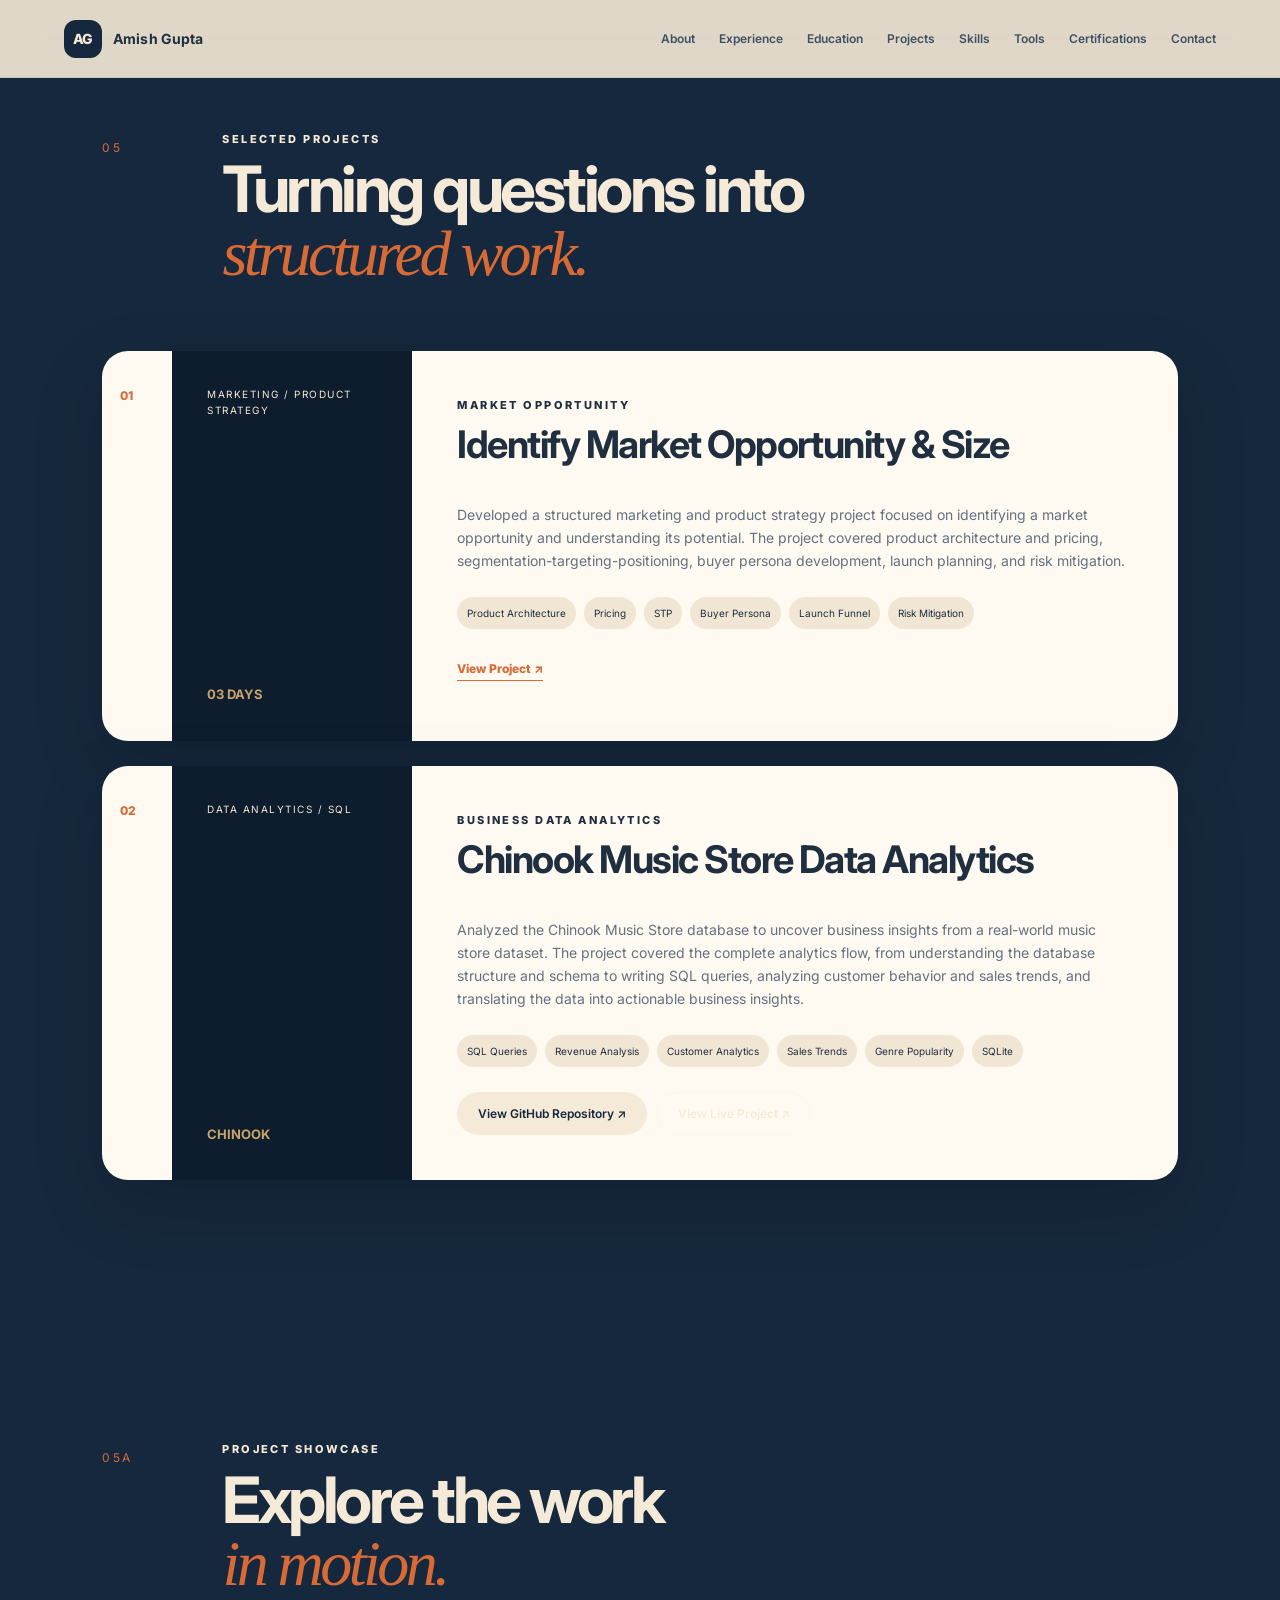
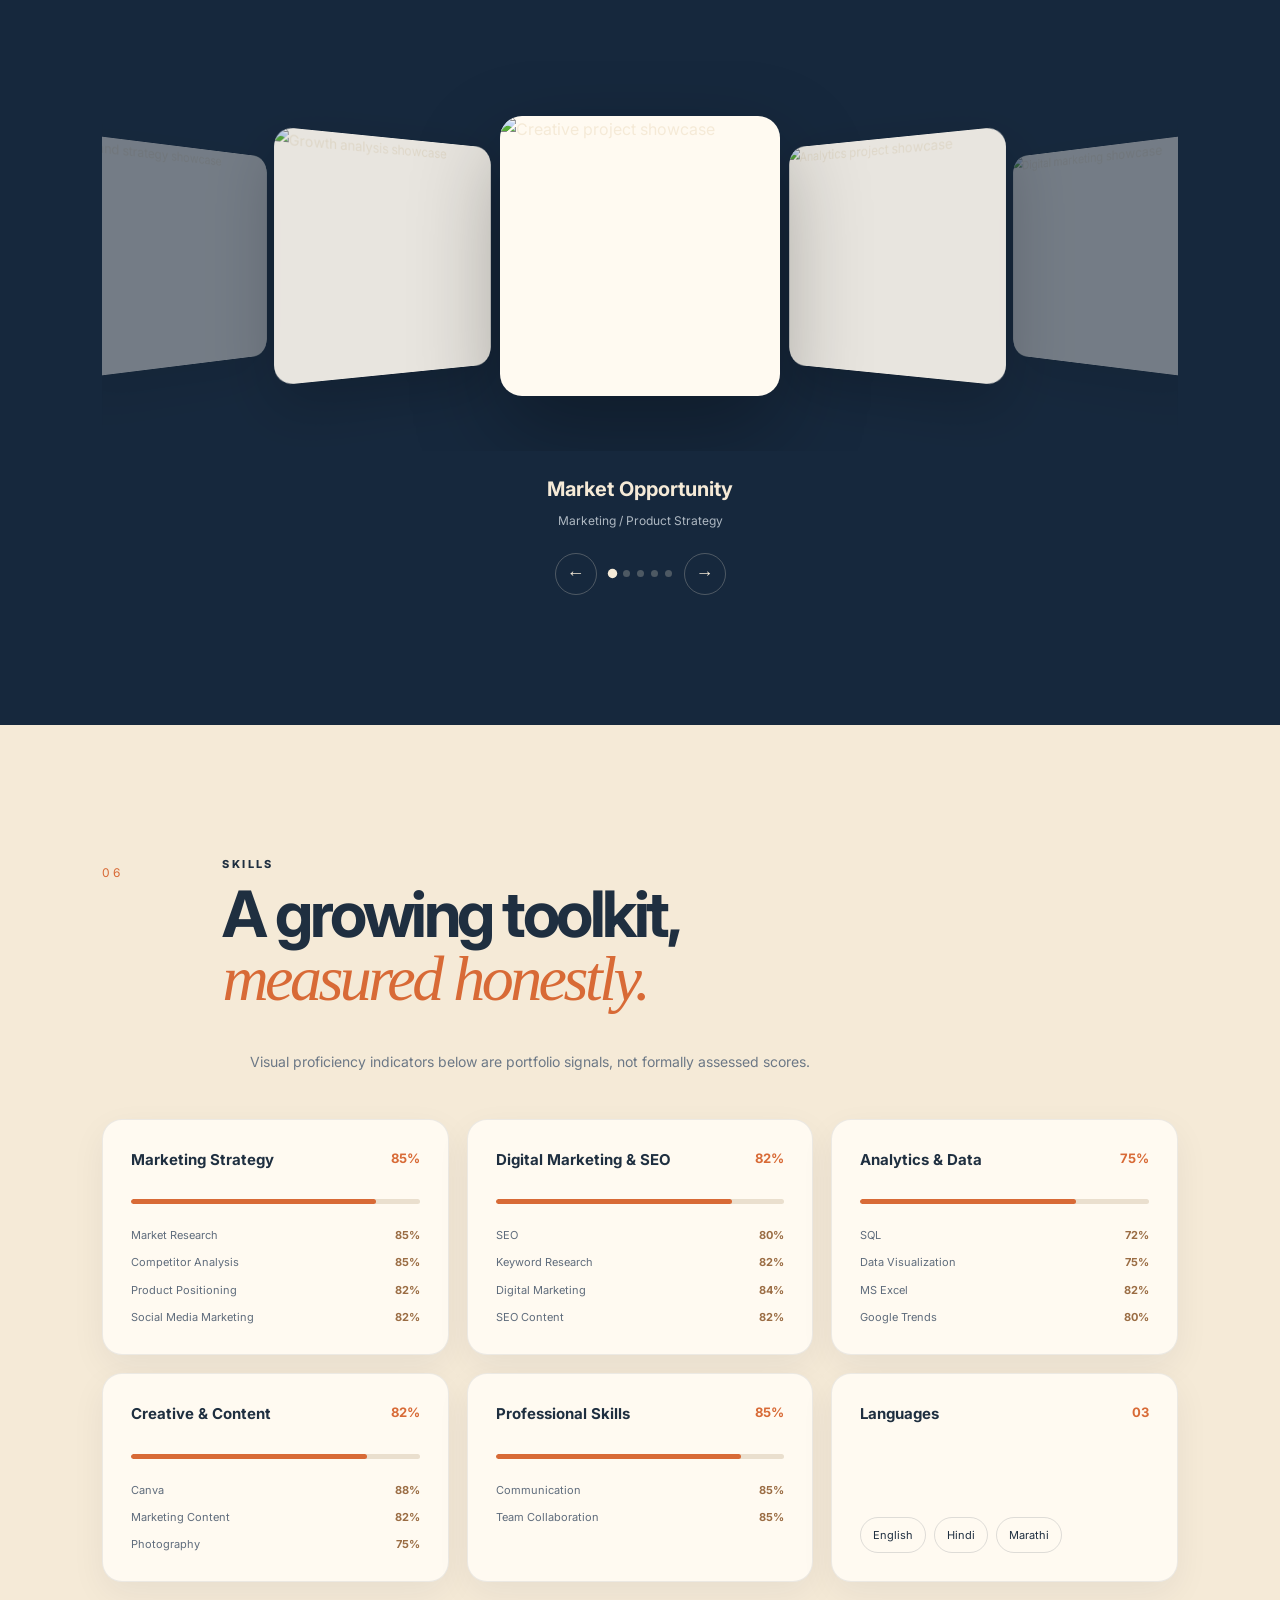
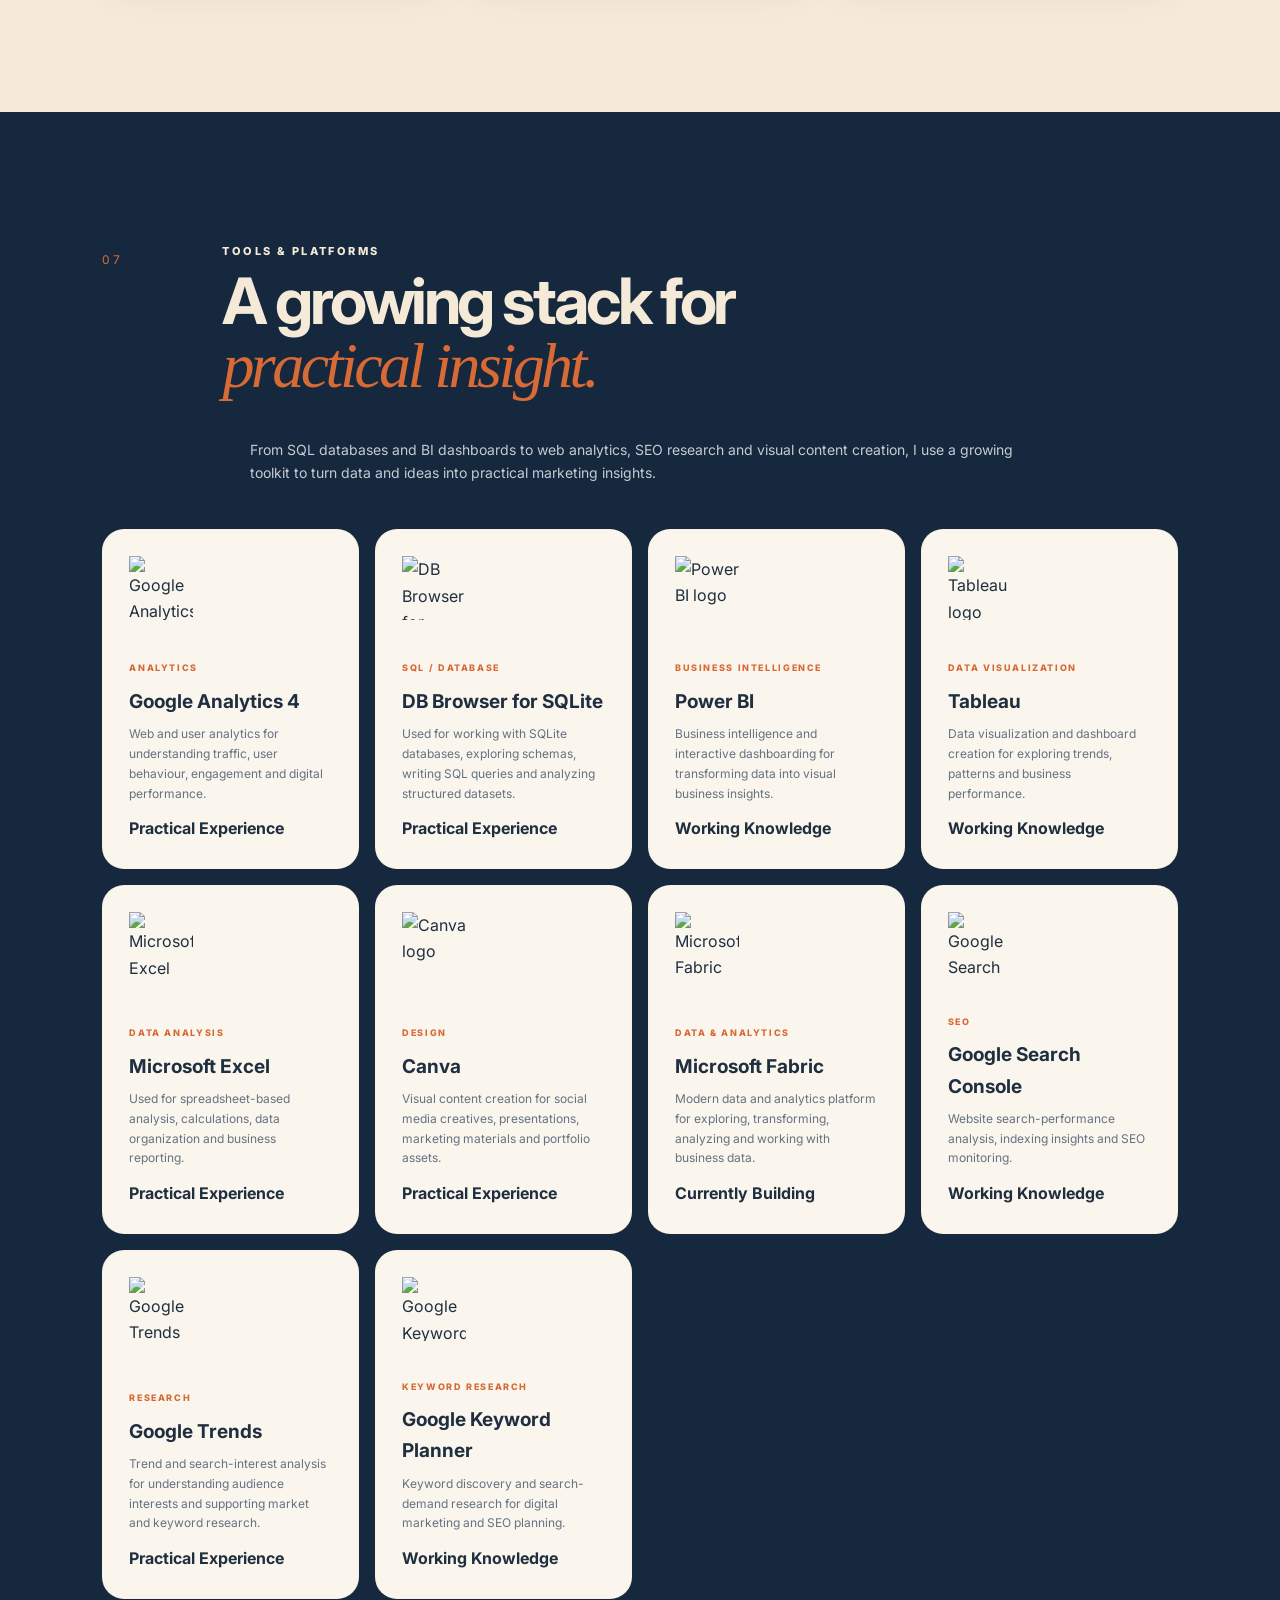
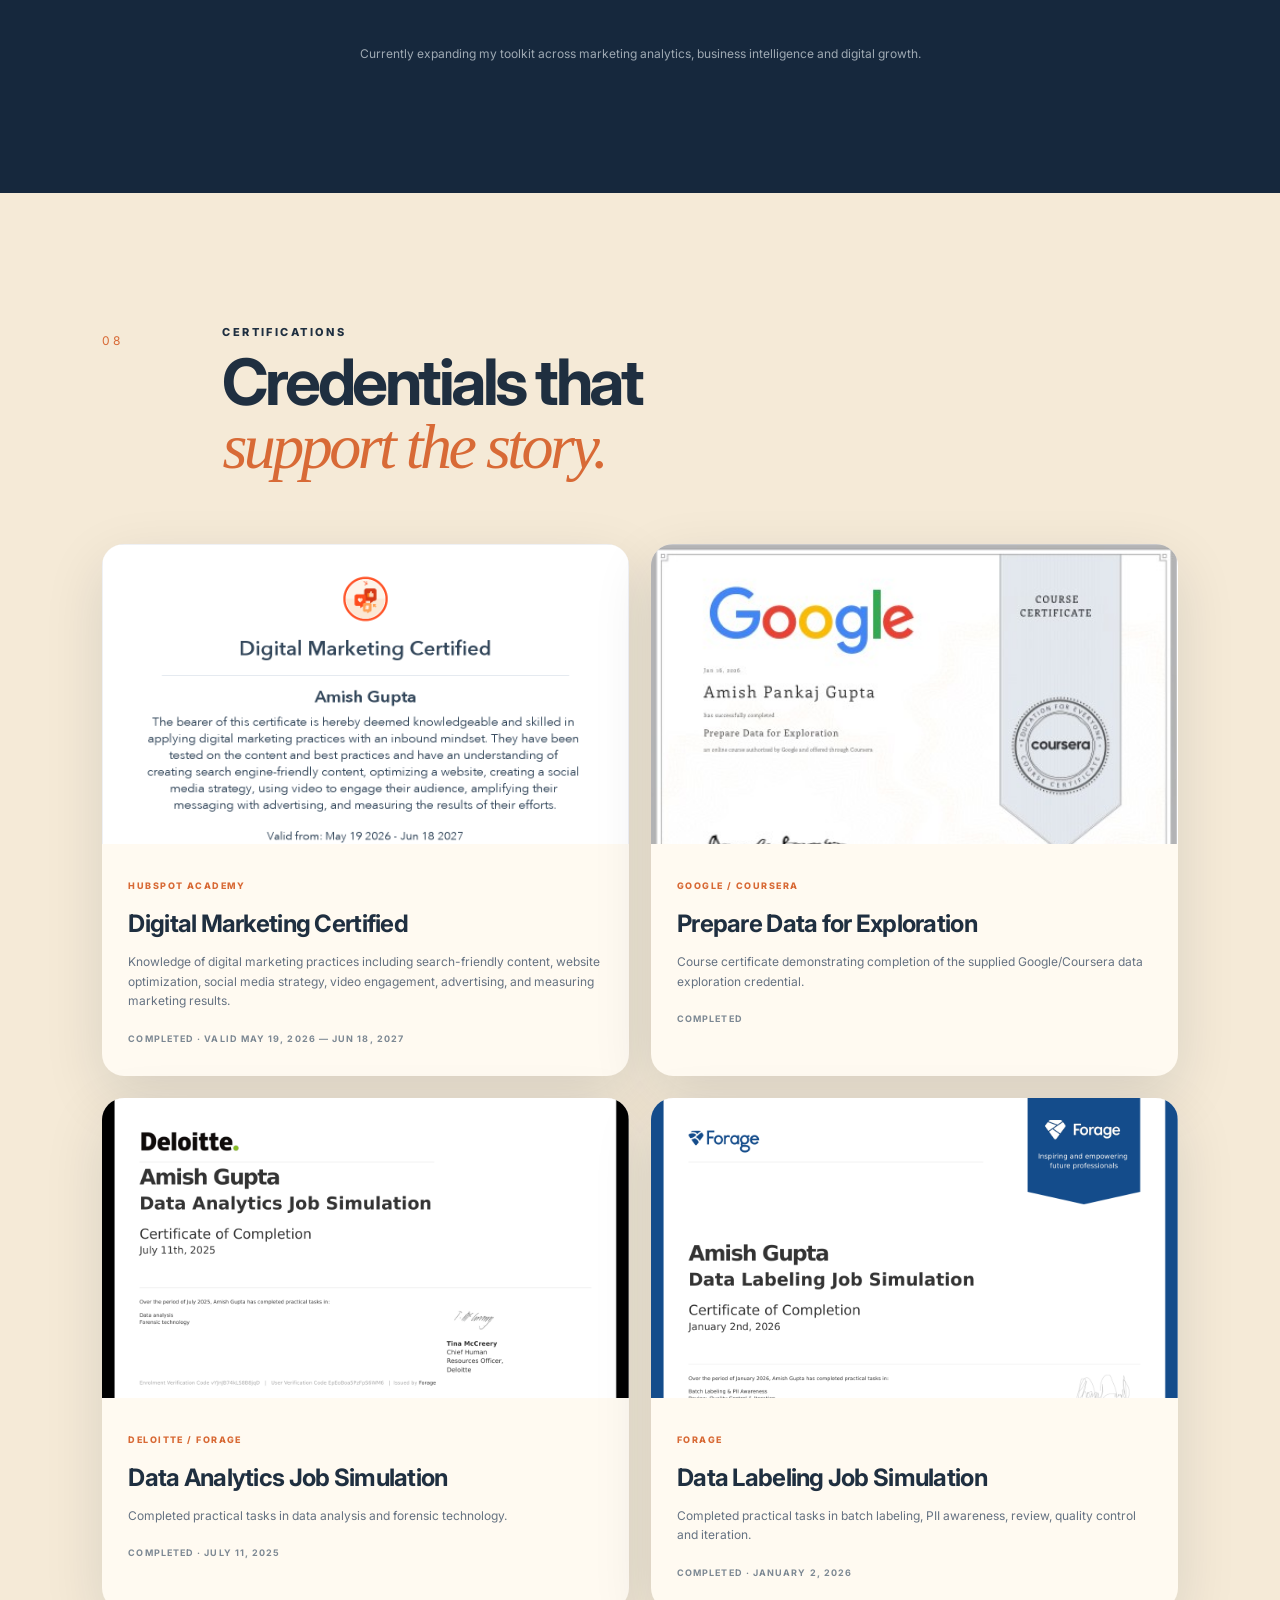
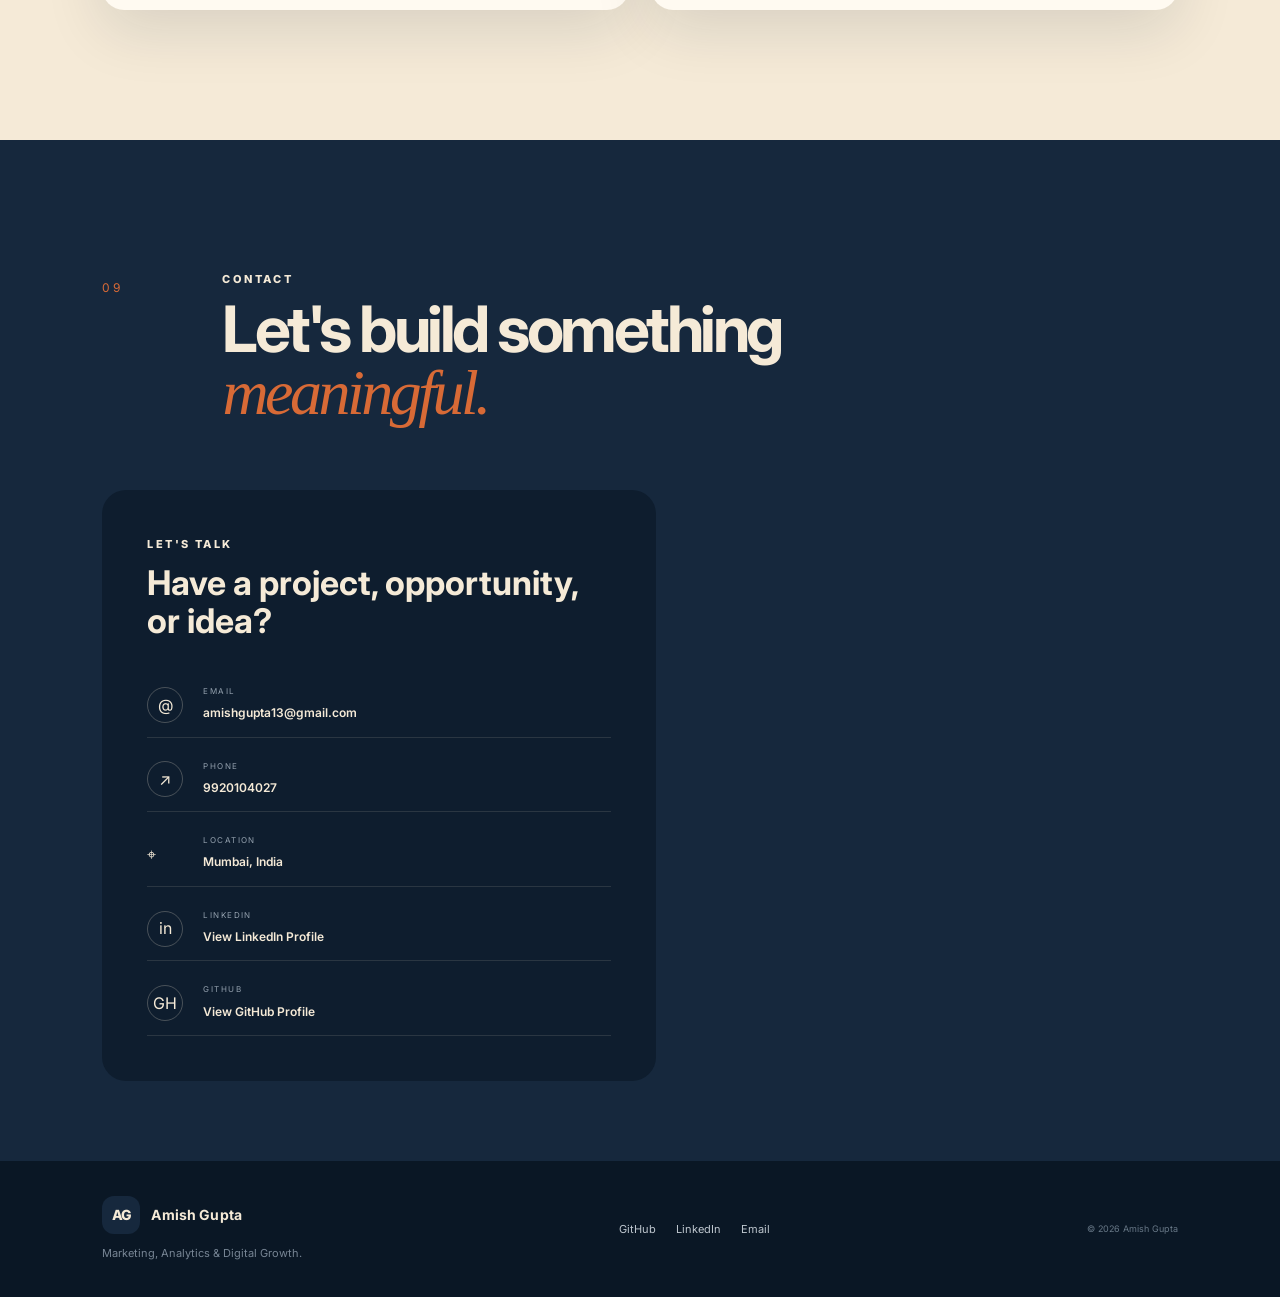
==== portfolio.html @ ebd3f8ea "Update print statement from 'Hello' to 'Goodbye'" ====
<!doctype html>
<html lang="en">

<head>

  <meta charset="utf-8" />

  <meta
    name="viewport"
    content="width=device-width, initial-scale=1"
  />

  <meta
    name="description"
    content="Amish Gupta — Projects, Skills, Tools, Certifications and Contact."
  />

  <meta
    name="theme-color"
    content="#16283d"
  />

  <title>
    Amish Gupta — Portfolio
  </title>

  <link
    rel="preconnect"
    href="https://fonts.googleapis.com"
  />

  <link
    rel="preconnect"
    href="https://fonts.gstatic.com"
    crossorigin
  />

  <link
    href="https://fonts.googleapis.com/css2?family=Inter:wght@400;500;600;700;800&display=swap"
    rel="stylesheet"
  />

  <link
    rel="stylesheet"
    href="styles.css"
  />

  <style>

    /* =========================
       COVERFLOW ANIMATION
       ========================= */

    .coverflow-section {
      overflow: hidden;
    }

    .coverflow {
      width: 100%;
      position: relative;
    }

    .coverflow-frame {
      position: relative;
      width: 100%;
      height: 390px;
      overflow: hidden;
      perspective: 900px;
      cursor: grab;
      touch-action: pan-y;
      user-select: none;
    }

    .coverflow-frame:active {
      cursor: grabbing;
    }

    .coverflow-track {
      position: relative;
      width: 100%;
      height: 100%;
      transform-style: preserve-3d;
    }

    .coverflow-card {
      position: absolute;
      top: 50%;
      left: 50%;
      width: clamp(180px, 24vw, 280px);
      aspect-ratio: 1;
      border-radius: 22px;
      overflow: hidden;
      background: var(--paper);
      box-shadow: 0 25px 70px rgba(0,0,0,.22);
      will-change: transform, opacity;
      transform-style: preserve-3d;
      transition:
        box-shadow .3s ease;
    }

    .coverflow-card img {
      display: block;
      width: 100%;
      height: 100%;
      object-fit: cover;
      pointer-events: none;
    }

    .coverflow-card.active-card {
      box-shadow:
        0 35px 90px rgba(0,0,0,.30);
    }

    .coverflow-caption {
      text-align: center;
      margin-top: 22px;
    }

    .coverflow-caption-title {
      margin: 0;
      font-size: 20px;
      font-weight: 700;
      color: var(--cream);
    }

    .coverflow-caption-subtitle {
      margin: 5px 0 0;
      font-size: 12px;
      color: #aeb8c2;
    }

    .coverflow-controls {
      display: flex;
      justify-content: center;
      align-items: center;
      gap: 12px;
      margin-top: 22px;
    }

    .coverflow-btn {
      width: 42px;
      height: 42px;
      border: 1px solid rgba(245,234,215,.25);
      border-radius: 50%;
      background: transparent;
      color: var(--cream);
      cursor: pointer;
      font-size: 18px;
      transition: .3s;
    }

    .coverflow-btn:hover {
      background: var(--cream);
      color: var(--navy);
    }

    .coverflow-dots {
      display: flex;
      gap: 7px;
      align-items: center;
    }

    .coverflow-dot {
      width: 7px;
      height: 7px;
      border: 0;
      padding: 0;
      border-radius: 50%;
      background: var(--cream);
      opacity: .25;
      cursor: pointer;
      transition: .25s;
    }

    .coverflow-dot.active {
      opacity: 1;
      transform: scale(1.35);
    }

    @media(max-width:560px) {

      .coverflow-frame {
        height: 300px;
      }

      .coverflow-card {
        width: 190px;
      }

    }

  </style>

</head>


<body>

  <div
    class="progress-line"
    id="progressLine"
  ></div>


  <!-- =========================
       HEADER
       ========================= -->

  <header
    class="site-header"
    id="siteHeader"
  >

    <a
      class="brand"
      href="index.html#home"
      aria-label="Amish Gupta home"
    >

      <span>AG</span>

      <b>
        Amish Gupta
      </b>

    </a>


    <button
      class="menu-toggle"
      id="menuToggle"
      aria-label="Open navigation"
      aria-expanded="false"
    >

      <span></span>
      <span></span>
      <span></span>

    </button>


    <nav
      class="nav"
      id="nav"
    >

      <a href="index.html#about">
        About
      </a>

      <a href="index.html#experience">
        Experience
      </a>

      <a href="index.html#education">
        Education
      </a>

      <a href="portfolio.html#projects">
        Projects
      </a>

      <a href="portfolio.html#skills">
        Skills
      </a>

      <a href="portfolio.html#tools">
        Tools
      </a>

      <a href="portfolio.html#certifications">
        Certifications
      </a>

      <a href="portfolio.html#contact">
        Contact
      </a>

    </nav>

  </header>


  <main>


    <!-- =========================
         05 — PROJECTS
         ========================= -->

    <section
      class="section navy projects-section"
      id="projects"
    >

      <div class="section-head light reveal">

        <span class="section-number">
          05
        </span>

        <div>

          <p class="kicker">
            SELECTED PROJECTS
          </p>

          <h2>
            Turning questions into<br>
            <em>structured work.</em>
          </h2>

        </div>

      </div>


      <div class="project-stack">


        <article class="project-card reveal">

          <div class="project-num">
            01
          </div>


          <div class="project-side">

            <span>
              MARKETING / PRODUCT STRATEGY
            </span>

            <strong>
              03 DAYS
            </strong>

          </div>


          <div class="project-content">

            <p class="kicker">
              MARKET OPPORTUNITY
            </p>

            <h3>
              Identify Market Opportunity & Size
            </h3>

            <p>
              Developed a structured marketing and product strategy project focused on identifying a market opportunity and understanding its potential. The project covered product architecture and pricing, segmentation-targeting-positioning, buyer persona development, launch planning, and risk mitigation.
            </p>


            <div class="outcomes">

              <span>Product Architecture</span>
              <span>Pricing</span>
              <span>STP</span>
              <span>Buyer Persona</span>
              <span>Launch Funnel</span>
              <span>Risk Mitigation</span>

            </div>


            <a
              class="text-link"
              href="https://lnkd.in/p/d2awQ8B6"
              target="_blank"
              rel="noopener noreferrer"
            >
              View Project ↗
            </a>

          </div>

        </article>


        <article class="project-card reveal delay-1">

          <div class="project-num">
            02
          </div>


          <div class="project-side">

            <span>
              DATA ANALYTICS / SQL
            </span>

            <strong>
              CHINOOK
            </strong>

          </div>


          <div class="project-content">

            <p class="kicker">
              BUSINESS DATA ANALYTICS
            </p>

            <h3>
              Chinook Music Store Data Analytics
            </h3>

            <p>
              Analyzed the Chinook Music Store database to uncover business insights from a real-world music store dataset. The project covered the complete analytics flow, from understanding the database structure and schema to writing SQL queries, analyzing customer behavior and sales trends, and translating the data into actionable business insights.
            </p>


            <div class="outcomes">

              <span>SQL Queries</span>
              <span>Revenue Analysis</span>
              <span>Customer Analytics</span>
              <span>Sales Trends</span>
              <span>Genre Popularity</span>
              <span>SQLite</span>

            </div>


            <div class="project-actions">

              <a
                class="btn btn-light"
                href="https://lnkd.in/d4z_aHwC"
                target="_blank"
                rel="noopener noreferrer"
              >
                View GitHub Repository ↗
              </a>

              <a
                class="btn btn-outline-light"
                href="https://amishgupta13-alt.github.io/Analysis-Project/"
                target="_blank"
                rel="noopener noreferrer"
              >
                View Live Project ↗
              </a>

            </div>

          </div>

        </article>


      </div>

    </section>


    <!-- =========================
         NEW ANIMATION
         ========================= -->

    <section
      class="section navy coverflow-section"
      id="showcase"
    >

      <div class="section-head light reveal">

        <span class="section-number">
          05A
        </span>

        <div>

          <p class="kicker">
            PROJECT SHOWCASE
          </p>

          <h2>
            Explore the work<br>
            <em>in motion.</em>
          </h2>

        </div>

      </div>


      <div
        class="coverflow reveal"
        id="coverflow"
      >

        <div
          class="coverflow-frame"
          id="coverflowFrame"
          tabindex="0"
          aria-label="Project showcase carousel"
        >

          <div
            class="coverflow-track"
            id="coverflowTrack"
          >

            <article
              class="coverflow-card"
              data-title="Market Opportunity"
              data-subtitle="Marketing / Product Strategy"
            >

              <img
                src="https://pub-940ccf6255b54fa799a9b01050e6c227.r2.dev/stock-images/767d99bb371a54d0d36751e8cecae43c.jpg"
                alt="Creative project showcase"
                draggable="false"
              >

            </article>


            <article
              class="coverflow-card"
              data-title="Chinook Analytics"
              data-subtitle="SQL / Data Analytics"
            >

              <img
                src="https://pub-940ccf6255b54fa799a9b01050e6c227.r2.dev/stock-images/821d815affa6496c39cbdeeec7a84603.jpg"
                alt="Analytics project showcase"
                draggable="false"
              >

            </article>


            <article
              class="coverflow-card"
              data-title="Digital Marketing"
              data-subtitle="SEO / Content"
            >

              <img
                src="https://pub-940ccf6255b54fa799a9b01050e6c227.r2.dev/stock-images/937438c560ada1c83317f2c11b3454b0.jpg"
                alt="Digital marketing showcase"
                draggable="false"
              >

            </article>


            <article
              class="coverflow-card"
              data-title="Brand Strategy"
              data-subtitle="Positioning / Research"
            >

              <img
                src="https://pub-940ccf6255b54fa799a9b01050e6c227.r2.dev/stock-images/98f89cb9994f5c382ab964062c4039db.jpg"
                alt="Brand strategy showcase"
                draggable="false"
              >

            </article>


            <article
              class="coverflow-card"
              data-title="Growth Analysis"
              data-subtitle="Marketing Analytics"
            >

              <img
                src="https://pub-940ccf6255b54fa799a9b01050e6c227.r2.dev/stock-images/ddcbee38be8b7274e19e132d7ab35b53.jpg"
                alt="Growth analysis showcase"
                draggable="false"
              >

            </article>


          </div>

        </div>


        <div
          class="coverflow-caption"
          aria-live="polite"
        >

          <p
            class="coverflow-caption-title"
            id="coverflowTitle"
          >
            Market Opportunity
          </p>

          <p
            class="coverflow-caption-subtitle"
            id="coverflowSubtitle"
          >
            Marketing / Product Strategy
          </p>

        </div>


        <div class="coverflow-controls">

          <button
            class="coverflow-btn"
            id="coverflowPrev"
            type="button"
            aria-label="Previous project"
          >
            ←
          </button>


          <div
            class="coverflow-dots"
            id="coverflowDots"
          ></div>


          <button
            class="coverflow-btn"
            id="coverflowNext"
            type="button"
            aria-label="Next project"
          >
            →
          </button>

        </div>

      </div>

    </section>


    <!-- =========================
         06 — SKILLS
         ========================= -->

    <section
      class="section cream"
      id="skills"
    >

      <div class="section-head reveal">

        <span class="section-number">
          06
        </span>

        <div>

          <p class="kicker">
            SKILLS
          </p>

          <h2>
            A growing toolkit,<br>
            <em>measured honestly.</em>
          </h2>

        </div>

      </div>


      <p class="section-intro reveal">
        Visual proficiency indicators below are portfolio signals, not formally assessed scores.
      </p>


      <div class="skills-grid">

        <article class="skill-card reveal">

          <div class="skill-head">
            <h3>Marketing Strategy</h3>
            <b>85%</b>
          </div>

          <div class="bar">
            <i style="--w:85%"></i>
          </div>

          <div class="skill-list">

            <span>
              Market Research
              <b>85%</b>
            </span>

            <span>
              Competitor Analysis
              <b>85%</b>
            </span>

            <span>
              Product Positioning
              <b>82%</b>
            </span>

            <span>
              Social Media Marketing
              <b>82%</b>
            </span>

          </div>

        </article>


        <article class="skill-card reveal delay-1">

          <div class="skill-head">
            <h3>Digital Marketing & SEO</h3>
            <b>82%</b>
          </div>

          <div class="bar">
            <i style="--w:82%"></i>
          </div>

          <div class="skill-list">

            <span>
              SEO
              <b>80%</b>
            </span>

            <span>
              Keyword Research
              <b>82%</b>
            </span>

            <span>
              Digital Marketing
              <b>84%</b>
            </span>

            <span>
              SEO Content
              <b>82%</b>
            </span>

          </div>

        </article>


        <article class="skill-card reveal delay-2">

          <div class="skill-head">
            <h3>Analytics & Data</h3>
            <b>75%</b>
          </div>

          <div class="bar">
            <i style="--w:75%"></i>
          </div>

          <div class="skill-list">

            <span>
              SQL
              <b>72%</b>
            </span>

            <span>
              Data Visualization
              <b>75%</b>
            </span>

            <span>
              MS Excel
              <b>82%</b>
            </span>

            <span>
              Google Trends
              <b>80%</b>
            </span>

          </div>

        </article>


        <article class="skill-card reveal">

          <div class="skill-head">
            <h3>Creative & Content</h3>
            <b>82%</b>
          </div>

          <div class="bar">
            <i style="--w:82%"></i>
          </div>

          <div class="skill-list">

            <span>
              Canva
              <b>88%</b>
            </span>

            <span>
              Marketing Content
              <b>82%</b>
            </span>

            <span>
              Photography
              <b>75%</b>
            </span>

          </div>

        </article>


        <article class="skill-card reveal delay-1">

          <div class="skill-head">
            <h3>Professional Skills</h3>
            <b>85%</b>
          </div>

          <div class="bar">
            <i style="--w:85%"></i>
          </div>

          <div class="skill-list">

            <span>
              Communication
              <b>85%</b>
            </span>

            <span>
              Team Collaboration
              <b>85%</b>
            </span>

          </div>

        </article>


        <article class="skill-card languages reveal delay-2">

          <div class="skill-head">

            <h3>
              Languages
            </h3>

            <b>
              03
            </b>

          </div>

          <div class="language-pills">

            <span>English</span>
            <span>Hindi</span>
            <span>Marathi</span>

          </div>

        </article>

      </div>

    </section>


    <!-- =========================
         07 — TOOLS
         ========================= -->

    <section
      class="section navy tools-section"
      id="tools"
    >

      <div class="section-head light reveal">

        <span class="section-number">
          07
        </span>

        <div>

          <p class="kicker">
            TOOLS & PLATFORMS
          </p>

          <h2>
            A growing stack for<br>
            <em>practical insight.</em>
          </h2>

        </div>

      </div>


      <p class="section-intro light-copy reveal">
        From SQL databases and BI dashboards to web analytics, SEO research and visual content creation, I use a growing toolkit to turn data and ideas into practical marketing insights.
      </p>


      <div class="tools-grid">


        <article class="tool-card reveal" data-tilt>

          <img
            src="https://cdn.simpleicons.org/googleanalytics"
            alt="Google Analytics logo"
          >

          <div>

            <small>
              ANALYTICS
            </small>

            <h3>
              Google Analytics 4
            </h3>

            <p>
              Web and user analytics for understanding traffic, user behaviour, engagement and digital performance.
            </p>

            <b>
              Practical Experience
            </b>

          </div>

        </article>


        <article class="tool-card reveal delay-1" data-tilt>

          <img
            src="https://cdn.simpleicons.org/sqlitebrowser"
            alt="DB Browser for SQLite logo"
          >

          <div>

            <small>
              SQL / DATABASE
            </small>

            <h3>
              DB Browser for SQLite
            </h3>

            <p>
              Used for working with SQLite databases, exploring schemas, writing SQL queries and analyzing structured datasets.
            </p>

            <b>
              Practical Experience
            </b>

          </div>

        </article>


        <article class="tool-card reveal delay-2" data-tilt>

          <img
            src="https://cdn.simpleicons.org/powerbi"
            alt="Power BI logo"
          >

          <div>

            <small>
              BUSINESS INTELLIGENCE
            </small>

            <h3>
              Power BI
            </h3>

            <p>
              Business intelligence and interactive dashboarding for transforming data into visual business insights.
            </p>

            <b>
              Working Knowledge
            </b>

          </div>

        </article>


        <article class="tool-card reveal" data-tilt>

          <img
            src="https://cdn.simpleicons.org/tableau"
            alt="Tableau logo"
          >

          <div>

            <small>
              DATA VISUALIZATION
            </small>

            <h3>
              Tableau
            </h3>

            <p>
              Data visualization and dashboard creation for exploring trends, patterns and business performance.
            </p>

            <b>
              Working Knowledge
            </b>

          </div>

        </article>


        <article class="tool-card reveal delay-1" data-tilt>

          <img
            src="https://cdn.simpleicons.org/microsoftexcel"
            alt="Microsoft Excel logo"
          >

          <div>

            <small>
              DATA ANALYSIS
            </small>

            <h3>
              Microsoft Excel
            </h3>

            <p>
              Used for spreadsheet-based analysis, calculations, data organization and business reporting.
            </p>

            <b>
              Practical Experience
            </b>

          </div>

        </article>


        <article class="tool-card reveal delay-2" data-tilt>

          <img
            src="https://cdn.simpleicons.org/canva"
            alt="Canva logo"
          >

          <div>

            <small>
              DESIGN
            </small>

            <h3>
              Canva
            </h3>

            <p>
              Visual content creation for social media creatives, presentations, marketing materials and portfolio assets.
            </p>

            <b>
              Practical Experience
            </b>

          </div>

        </article>


        <article class="tool-card reveal" data-tilt>

          <img
            src="https://cdn.simpleicons.org/microsoftfabric"
            alt="Microsoft Fabric logo"
          >

          <div>

            <small>
              DATA & ANALYTICS
            </small>

            <h3>
              Microsoft Fabric
            </h3>

            <p>
              Modern data and analytics platform for exploring, transforming, analyzing and working with business data.
            </p>

            <b>
              Currently Building
            </b>

          </div>

        </article>


        <article class="tool-card reveal delay-1" data-tilt>

          <img
            src="https://cdn.simpleicons.org/googlesearchconsole"
            alt="Google Search Console logo"
          >

          <div>

            <small>
              SEO
            </small>

            <h3>
              Google Search Console
            </h3>

            <p>
              Website search-performance analysis, indexing insights and SEO monitoring.
            </p>

            <b>
              Working Knowledge
            </b>

          </div>

        </article>


        <article class="tool-card reveal delay-2" data-tilt>

          <img
            src="https://cdn.simpleicons.org/googletrends"
            alt="Google Trends logo"
          >

          <div>

            <small>
              RESEARCH
            </small>

            <h3>
              Google Trends
            </h3>

            <p>
              Trend and search-interest analysis for understanding audience interests and supporting market and keyword research.
            </p>

            <b>
              Practical Experience
            </b>

          </div>

        </article>


        <article class="tool-card reveal" data-tilt>

          <img
            src="https://cdn.simpleicons.org/googleads"
            alt="Google Keyword Planner related Google Ads logo"
          >

          <div>

            <small>
              KEYWORD RESEARCH
            </small>

            <h3>
              Google Keyword Planner
            </h3>

            <p>
              Keyword discovery and search-demand research for digital marketing and SEO planning.
            </p>

            <b>
              Working Knowledge
            </b>

          </div>

        </article>


      </div>


      <p class="tool-note reveal">
        Currently expanding my toolkit across marketing analytics, business intelligence and digital growth.
      </p>

    </section>


    <!-- =========================
         08 — CERTIFICATIONS
         ========================= -->

    <section
      class="section cream"
      id="certifications"
    >

      <div class="section-head reveal">

        <span class="section-number">
          08
        </span>

        <div>

          <p class="kicker">
            CERTIFICATIONS
          </p>

          <h2>
            Credentials that<br>
            <em>support the story.</em>
          </h2>

        </div>

      </div>


      <div class="cert-grid">


        <article class="cert-card reveal">

          <div class="cert-image">

            <img
              src="assets/certificates/hubspot-digital-marketing.png"
              alt="HubSpot Digital Marketing Certified certificate"
            >

          </div>

          <div class="cert-body">

            <span>
              HUBSPOT ACADEMY
            </span>

            <h3>
              Digital Marketing Certified
            </h3>

            <p>
              Knowledge of digital marketing practices including search-friendly content, website optimization, social media strategy, video engagement, advertising, and measuring marketing results.
            </p>

            <b>
              COMPLETED · VALID MAY 19, 2026 — JUN 18, 2027
            </b>

          </div>

        </article>


        <article class="cert-card reveal delay-1">

          <div class="cert-image">

            <img
              src="assets/certificates/google-prepare-data-exploration.png"
              alt="Google Coursera Prepare Data for Exploration certificate"
            >

          </div>

          <div class="cert-body">

            <span>
              GOOGLE / COURSERA
            </span>

            <h3>
              Prepare Data for Exploration
            </h3>

            <p>
              Course certificate demonstrating completion of the supplied Google/Coursera data exploration credential.
            </p>

            <b>
              COMPLETED
            </b>

          </div>

        </article>


        <article class="cert-card reveal delay-2">

          <div class="cert-image">

            <img
              src="assets/certificates/deloitte-data-analytics.png"
              alt="Deloitte Data Analytics Job Simulation certificate"
            >

          </div>

          <div class="cert-body">

            <span>
              DELOITTE / FORAGE
            </span>

            <h3>
              Data Analytics Job Simulation
            </h3>

            <p>
              Completed practical tasks in data analysis and forensic technology.
            </p>

            <b>
              COMPLETED · JULY 11, 2025
            </b>

          </div>

        </article>


        <article class="cert-card reveal">

          <div class="cert-image">

            <img
              src="assets/certificates/forage-data-labeling.png"
              alt="Forage Data Labeling Job Simulation certificate"
            >

          </div>

          <div class="cert-body">

            <span>
              FORAGE
            </span>

            <h3>
              Data Labeling Job Simulation
            </h3>

            <p>
              Completed practical tasks in batch labeling, PII awareness, review, quality control and iteration.
            </p>

            <b>
              COMPLETED · JANUARY 2, 2026
            </b>

          </div>

        </article>


      </div>

    </section>


    <!-- =========================
         09 — CONTACT
         ========================= -->

    <section
      class="section navy contact-section"
      id="contact"
    >

      <div class="section-head light reveal">

        <span class="section-number">
          09
        </span>

        <div>

          <p class="kicker">
            CONTACT
          </p>

          <h2>
            Let's build something<br>
            <em>meaningful.</em>
          </h2>

        </div>

      </div>


      <div class="contact-grid contact-grid-single reveal">

        <aside class="contact-panel">

          <p class="kicker">
            LET'S TALK
          </p>

          <h3>
            Have a project, opportunity, or idea?
          </h3>


          <div class="contact-list">


            <a href="mailto:amishgupta13@gmail.com">

              <span>@</span>

              <div>

                <small>
                  EMAIL
                </small>

                <b>
                  amishgupta13@gmail.com
                </b>

              </div>

            </a>


            <a href="tel:+919920104027">

              <span>↗</span>

              <div>

                <small>
                  PHONE
                </small>

                <b>
                  9920104027
                </b>

              </div>

            </a>


            <div>

              <span>⌖</span>

              <div>

                <small>
                  LOCATION
                </small>

                <b>
                  Mumbai, India
                </b>

              </div>

            </div>


            <a
              href="https://www.linkedin.com/in/amish-gupta-92267836a/"
              target="_blank"
              rel="noopener noreferrer"
            >

              <span>
                in
              </span>

              <div>

                <small>
                  LINKEDIN
                </small>

                <b>
                  View LinkedIn Profile
                </b>

              </div>

            </a>


            <a
              href="https://github.com/amishgupta13-alt"
              target="_blank"
              rel="noopener noreferrer"
            >

              <span>
                GH
              </span>

              <div>

                <small>
                  GITHUB
                </small>

                <b>
                  View GitHub Profile
                </b>

              </div>

            </a>


          </div>

        </aside>

      </div>

    </section>


  </main>


  <!-- =========================
       FOOTER
       ========================= -->

  <footer class="footer">


    <div>

      <a
        class="brand"
        href="index.html#home"
      >

        <span>
          AG
        </span>

        <b>
          Amish Gupta
        </b>

      </a>

      <p>
        Marketing, Analytics & Digital Growth.
      </p>

    </div>


    <div class="footer-links">

      <a
        href="https://github.com/amishgupta13-alt"
        target="_blank"
        rel="noopener noreferrer"
      >
        GitHub
      </a>

      <a
        href="https://www.linkedin.com/in/amish-gupta-92267836a/"
        target="_blank"
        rel="noopener noreferrer"
      >
        LinkedIn
      </a>

      <a href="mailto:amishgupta13@gmail.com">
        Email
      </a>

    </div>


    <small>
      © <span id="year"></span> Amish Gupta
    </small>


  </footer>


  <script src="script.js"></script>


  <!-- =========================
       COVERFLOW JAVASCRIPT
       ========================= -->

  <script>

    (() => {

      const frame =
        document.getElementById("coverflowFrame");

      const cards =
        Array.from(
          document.querySelectorAll(".coverflow-card")
        );

      const prev =
        document.getElementById("coverflowPrev");

      const next =
        document.getElementById("coverflowNext");

      const dotsContainer =
        document.getElementById("coverflowDots");

      const title =
        document.getElementById("coverflowTitle");

      const subtitle =
        document.getElementById("coverflowSubtitle");


      if (
        !frame ||
        cards.length === 0
      ) {
        return;
      }


      let position = 0;

      let target = 0;

      let animationFrame = null;

      let dragging = null;


      const rotate = 44;

      const depth = 0.60;

      const falloff = 0.56;

      const fade = 0.10;

      const gap = 0.05;


      function normalize(index) {

        return (
          (
            index % cards.length
          ) +
          cards.length
        ) %
        cards.length;

      }


      function updateCaption() {

        const index =
          normalize(
            Math.round(position)
          );

        const card =
          cards[index];

        title.textContent =
          card.dataset.title || "";

        subtitle.textContent =
          card.dataset.subtitle || "";

      }


      function paint() {

        const width =
          cards[0].offsetWidth;

        const pitch =
          width *
          (1 + gap);


        cards.forEach(
          (card, index) => {

            let offset =
              index - position;


            offset =
              (
                (
                  offset %
                  cards.length
                ) +
                cards.length
              ) %
              cards.length;


            if (
              offset >
              cards.length / 2
            ) {
              offset -= cards.length;
            }


            const distance =
              Math.abs(offset);


            const ramp =
              Math.pow(
                distance,
                falloff
              );


            const tilt =
              Math.min(
                rotate * ramp,
                82
              ) *
              Math.sign(offset);


            card.style.transform =
              `translate(-50%, -50%) ` +
              `translateX(${offset * pitch}px) ` +
              `translateZ(${-depth * width * ramp}px) ` +
              `rotateY(${-tilt}deg)`;


            const edge =
              Math.min(
                1,
                Math.max(
                  0,
                  cards.length / 2 -
                  distance
                )
              );


            card.style.opacity =
              String(
                Math.max(
                  0,
                  1 - fade * distance
                ) *
                edge
              );


            card.style.zIndex =
              String(
                100 -
                Math.round(distance)
              );


            card.classList.toggle(
              "active-card",
              distance < 0.5
            );

          }
        );


        updateCaption();

      }


      function animateTo(
        newTarget
      ) {

        target =
          newTarget;


        if (
          animationFrame
        ) {
          cancelAnimationFrame(
            animationFrame
          );
        }


        function step() {

          const remaining =
            target -
            position;


          if (
            Math.abs(
              remaining
            ) <
            0.0004
          ) {

            position =
              target;

            paint();

            animationFrame =
              null;

            return;

          }


          position +=
            remaining *
            0.16;


          paint();


          animationFrame =
            requestAnimationFrame(
              step
            );

        }


        animationFrame =
          requestAnimationFrame(
            step
          );

      }


      function goNext() {

        animateTo(
          Math.round(position) +
          1
        );

      }


      function goPrevious() {

        animateTo(
          Math.round(position) -
          1
        );

      }


      /* =========================
         DOTS
         ========================= */

      cards.forEach(
        (_, index) => {

          const dot =
            document.createElement(
              "button"
            );

          dot.type =
            "button";

          dot.className =
            "coverflow-dot";

          dot.setAttribute(
            "aria-label",
            `Go to project ${index + 1}`
          );


          dot.addEventListener(
            "click",
            () => {

              animateTo(
                index
              );

            }
          );


          dotsContainer.appendChild(
            dot
          );

        }
      );


      function updateDots() {

        const active =
          normalize(
            Math.round(position)
          );


        Array.from(
          dotsContainer.children
        ).forEach(
          (dot, index) => {

            dot.classList.toggle(
              "active",
              index === active
            );

          }
        );

      }


      const originalPaint =
        paint;


      paint = function () {

        originalPaint();

        updateDots();

      };


      /* =========================
         BUTTONS
         ========================= */

      prev.addEventListener(
        "click",
        goPrevious
      );


      next.addEventListener(
        "click",
        goNext
      );


      /* =========================
         KEYBOARD
         ========================= */

      frame.addEventListener(
        "keydown",
        event => {

          if (
            event.key === "ArrowLeft"
          ) {

            event.preventDefault();

            goPrevious();

          }

          if (
            event.key === "ArrowRight"
          ) {

            event.preventDefault();

            goNext();

          }

        }
      );


      /* =========================
         DRAG
         ========================= */

      frame.addEventListener(
        "pointerdown",
        event => {

          if (
            animationFrame
          ) {

            cancelAnimationFrame(
              animationFrame
            );

            animationFrame =
              null;

          }


          frame.setPointerCapture(
            event.pointerId
          );


          target =
            position;


          dragging = {

            id:
              event.pointerId,

            startX:
              event.clientX,

            startPosition:
              position,

            velocity:
              0,

            previousPosition:
              position,

            previousTime:
              performance.now()

          };

        }
      );


      frame.addEventListener(
        "pointermove",
        event => {

          if (
            !dragging ||
            dragging.id !==
              event.pointerId
          ) {
            return;
          }


          const width =
            cards[0].offsetWidth;


          const pitch =
            width *
            (1 + gap);


          if (!pitch) {
            return;
          }


          const now =
            performance.now();


          const previous =
            position;


          position =
            dragging.startPosition -
            (
              (
                event.clientX -
                dragging.startX
              ) /
              pitch
            );


          dragging.velocity =
            (
              position -
              previous
            ) /
            Math.max(
              now -
              dragging.previousTime,
              1
            ) *
            1000;


          dragging.previousTime =
            now;


          paint();

        }
      );


      frame.addEventListener(
        "pointerup",
        finishDrag
      );


      frame.addEventListener(
        "pointercancel",
        finishDrag
      );


      function finishDrag(
        event
      ) {

        if (
          !dragging ||
          dragging.id !==
            event.pointerId
        ) {
          return;
        }


        const velocityCarry =
          Math.max(
            -2,
            Math.min(
              2,
              dragging.velocity *
              0.18
            )
          );


        dragging = null;


        animateTo(
          Math.round(
            position +
            velocityCarry
          )
        );

      }


      /* =========================
         INITIAL PAINT
         ========================= */

      paint();


      window.addEventListener(
        "resize",
        paint
      );

    })();

  </script>

</body>
</html>
---- styles.css ----
:root{--navy:#16283d;--navy2:#0e1d2e;--cream:#f5ead7;--paper:#fffaf1;--gold:#c7a46a;--orange:#d86a36;--ink:#1f2f40;--muted:#687688;--line:rgba(22,40,61,.14);--white:#fff;--shadow:0 20px 60px rgba(14,29,46,.12);--radius:22px}*{box-sizing:border-box}html{scroll-behavior:smooth}body{margin:0;font-family:Inter,system-ui,sans-serif;background:var(--cream);color:var(--ink);line-height:1.65;overflow-x:hidden}a{text-decoration:none;color:inherit}.progress-line{position:fixed;z-index:1000;top:0;left:0;width:0;height:3px;background:var(--orange);transition:width .1s linear}.site-header{position:fixed;z-index:900;top:0;left:0;right:0;height:78px;padding:0 5vw;display:flex;align-items:center;justify-content:space-between;background:rgba(245,234,215,.9);backdrop-filter:blur(18px);border-bottom:1px solid rgba(22,40,61,.08);transition:.35s}.site-header.scrolled{height:68px;box-shadow:0 10px 35px rgba(14,29,46,.08)}.brand{display:flex;align-items:center;gap:11px;font-size:14px;letter-spacing:.01em}.brand span{display:grid;place-items:center;width:38px;height:38px;border-radius:12px;background:var(--navy);color:var(--cream);font-weight:800;letter-spacing:-.06em}.nav{display:flex;gap:24px;font-size:12px;font-weight:600;color:#405064}.nav a{position:relative}.nav a:after{content:"";position:absolute;left:0;right:100%;bottom:-7px;height:2px;background:var(--orange);transition:.3s}.nav a:hover:after,.nav a.active:after{right:0}.menu-toggle{display:none;background:none;border:0}.section{position:relative;padding:130px 8vw;scroll-margin-top:70px}.hero{min-height:100vh;padding-top:150px;background:radial-gradient(circle at 80% 45%,rgba(216,106,54,.12),transparent 30%),var(--cream);display:flex;flex-direction:column;justify-content:center}.hero-grid{display:grid;grid-template-columns:1.1fr .9fr;gap:6vw;align-items:center;max-width:1400px;margin:auto;width:100%}.eyebrow,.kicker{font-size:11px;letter-spacing:.22em;font-weight:800}.eyebrow{display:flex;align-items:center;gap:10px;color:var(--orange)}.eyebrow span{width:28px;height:1px;background:var(--orange)}h1,h2,h3,p{margin-top:0}h1{font-size:clamp(4rem,8vw,8.5rem);line-height:.88;letter-spacing:-.075em;margin:22px 0;color:var(--navy)}h1 em,h2 em{font-family:Georgia,serif;font-weight:400;color:var(--orange)}.role-line{font-size:clamp(15px,1.4vw,20px);font-weight:600;color:#45566a;margin-bottom:25px}.hero-intro{max-width:780px;font-size:15px;color:#5c6978}.hero-actions{display:flex;gap:12px;margin:30px 0}.btn{display:inline-flex;align-items:center;justify-content:center;gap:15px;border-radius:999px;padding:13px 20px;font:600 12px Inter;border:1px solid transparent;cursor:pointer;position:relative;overflow:hidden}.btn span{transition:transform .3s}.btn:hover span{transform:translate(3px,-3px)}.btn-primary{background:var(--orange);color:#fff;box-shadow:0 12px 30px rgba(216,106,54,.2)}.btn-ghost{border-color:rgba(22,40,61,.25);color:var(--navy);background:transparent}.btn-light{background:var(--cream);color:var(--navy)}.btn-outline-light{border-color:rgba(245,234,215,.35);color:var(--cream)}.socials{display:flex;gap:10px}.socials a{width:38px;height:38px;border:1px solid rgba(22,40,61,.18);border-radius:50%;display:grid;place-items:center;font-size:12px;font-weight:800;transition:.3s}.socials a:hover{background:var(--navy);color:var(--cream);transform:translateY(-4px)}.hero-art{min-height:520px;position:relative;display:grid;place-items:center}.monogram{width:min(390px,70vw);aspect-ratio:1;border-radius:50%;background:var(--navy);color:var(--cream);display:flex;flex-direction:column;align-items:center;justify-content:center;box-shadow:0 35px 80px rgba(14,29,46,.2),inset 0 0 0 1px rgba(245,234,215,.18);position:relative;z-index:2}.monogram span{font-size:clamp(90px,12vw,170px);font-weight:800;letter-spacing:-.11em;line-height:1}.monogram small{font-size:10px;letter-spacing:.25em;color:#d9c7a5}.orbit{position:absolute;border:1px solid rgba(216,106,54,.35);border-radius:50%;animation:spin 20s linear infinite}.orbit-a{width:76%;aspect-ratio:1}.orbit-b{width:94%;aspect-ratio:1;animation-direction:reverse;animation-duration:28s;border-color:rgba(22,40,61,.2)}.floating-note{position:absolute;background:var(--paper);padding:14px 16px;border-radius:14px;box-shadow:var(--shadow);font-size:11px;line-height:1.35;z-index:3}.floating-note b{font-size:13px;color:var(--navy)}.note-a{top:12%;left:3%;transform:rotate(-5deg)}.note-b{bottom:18%;right:0;transform:rotate(4deg)}.note-c{top:23%;right:-2%;transform:rotate(5deg)}.hero-footer{display:flex;align-items:center;gap:15px;max-width:1400px;width:100%;margin:50px auto 0;font-size:10px;letter-spacing:.2em;color:#738091}.scroll-line{width:100px;height:1px;background:#9ca7b2}.cream{background:var(--cream)}.navy{background:var(--navy);color:var(--cream)}.section-head{display:grid;grid-template-columns:90px 1fr;gap:30px;max-width:1250px;margin:0 auto 65px}.section-number{font-size:12px;letter-spacing:.18em;color:var(--orange);padding-top:8px}.section-head .kicker{margin-bottom:10px}.section-head h2{font-size:clamp(2.8rem,5vw,5.5rem);line-height:.98;letter-spacing:-.055em;margin:0}.light h2,.light .kicker{color:var(--cream)}.about-grid,.experience-card,.education-card,.project-stack,.skills-grid,.tools-grid,.cert-grid,.achievement-grid,.contact-grid{max-width:1250px;margin:auto}.about-grid{display:grid;grid-template-columns:.75fr 1.25fr;gap:7vw}.profile-monogram{width:190px;aspect-ratio:1;border-radius:50%;background:var(--navy);color:var(--cream);display:grid;place-items:center;font-size:65px;font-weight:800;letter-spacing:-.1em;box-shadow:0 30px 70px rgba(22,40,61,.18);margin-bottom:25px}.about-profile p{max-width:340px}.about-links{display:grid;gap:12px;margin-top:30px}.about-links a{font-size:12px;font-weight:700;padding-bottom:8px;border-bottom:1px solid var(--line);width:max-content}.about-links a:hover{color:var(--orange)}.about-text p{max-width:800px}.lead{font-size:24px;line-height:1.45;color:var(--navy)}.mission-grid{display:grid;grid-template-columns:1fr 1fr;gap:16px;margin-top:40px}.flip-card{perspective:1000px;min-height:220px}.flip-card>div{height:100%;padding:28px;border:1px solid rgba(22,40,61,.15);background:rgba(255,250,241,.65);border-radius:20px;transition:transform .8s;transform-style:preserve-3d}.flip-card:hover>div{transform:rotateY(7deg) translateY(-5px)}.flip-card span{font-size:10px;letter-spacing:.2em;font-weight:800;color:var(--orange)}.flip-card p{margin-top:35px;font-family:Georgia,serif;font-size:20px;line-height:1.4}.experience-card{display:grid;grid-template-columns:260px 1fr;background:var(--paper);color:var(--ink);border-radius:26px;overflow:hidden;box-shadow:var(--shadow)}.exp-side{background:var(--navy2);color:var(--cream);padding:35px;display:flex;flex-direction:column;justify-content:space-between;min-height:480px}.badge{font-size:9px;letter-spacing:.2em;padding:7px 10px;border:1px solid rgba(245,234,215,.3);border-radius:99px;width:max-content}.exp-date{font-size:12px;line-height:1.5;letter-spacing:.1em}.exp-mark{font-size:70px;font-weight:800;opacity:.12}.exp-body{padding:50px}.exp-body h3{font-size:42px;letter-spacing:-.04em;margin-bottom:5px}.muted{color:#7a8794;font-size:12px}.exp-columns{display:grid;grid-template-columns:1fr 1fr;gap:45px;margin-top:40px}.exp-columns h4{font-size:11px;letter-spacing:.17em;color:var(--orange)}ul{padding-left:18px}.exp-columns li{margin-bottom:10px;font-size:13px}.education-card{display:grid;grid-template-columns:150px 1fr 140px;align-items:center;gap:40px;padding:45px;background:var(--paper);border-radius:26px;box-shadow:var(--shadow)}.edu-year{font-size:38px;line-height:.9;font-weight:800;color:var(--navy)}.edu-year span{color:var(--orange)}.edu-main h3{font-size:34px;margin:8px 0 15px;letter-spacing:-.04em}.edu-meta{display:flex;gap:10px;flex-wrap:wrap}.edu-meta span{font-size:9px;letter-spacing:.15em;padding:7px 10px;border:1px solid var(--line);border-radius:99px}.edu-main li{font-size:13px;margin-bottom:8px}.edu-icon{font-size:28px;font-weight:800;text-align:right;color:var(--orange);letter-spacing:-.08em}.projects-section{overflow:hidden}.project-stack{display:grid;gap:25px}.project-card{display:grid;grid-template-columns:70px 240px 1fr;background:var(--paper);color:var(--ink);border-radius:26px;overflow:hidden;min-height:390px;box-shadow:0 25px 70px rgba(0,0,0,.15);transition:.35s}.project-card:hover{transform:translateY(-6px);box-shadow:0 35px 90px rgba(0,0,0,.22)}.project-num{padding:35px 18px;color:var(--orange);font-size:12px;font-weight:800}.project-side{background:var(--navy2);color:var(--cream);padding:35px;display:flex;flex-direction:column;justify-content:space-between}.project-side span{font-size:10px;letter-spacing:.15em}.project-side strong{font-size:13px;color:var(--gold)}.project-content{padding:45px}.project-content h3{font-size:38px;line-height:1.05;letter-spacing:-.04em}.project-content>p:not(.kicker){max-width:780px;font-size:14px;color:#637080}.outcomes{display:flex;flex-wrap:wrap;gap:8px;margin:25px 0}.outcomes span{font-size:10px;padding:8px 10px;background:#f1e6d4;border-radius:99px}.text-link{font-size:12px;font-weight:800;color:var(--orange);border-bottom:1px solid var(--orange);padding-bottom:4px}.project-actions{display:flex;gap:10px;margin-top:25px;flex-wrap:wrap}.skills-grid{display:grid;grid-template-columns:repeat(3,1fr);gap:18px}.section-intro{max-width:780px;margin:-25px auto 45px;font-size:14px;color:#6c7886}.light-copy{color:#c4cbd3}.skill-card{background:var(--paper);border:1px solid rgba(22,40,61,.08);border-radius:20px;padding:28px;box-shadow:0 12px 35px rgba(22,40,61,.06);transition:.35s}.skill-card:hover{transform:translateY(-5px);box-shadow:var(--shadow)}.skill-head{display:flex;justify-content:space-between;gap:20px}.skill-head h3{font-size:15px}.skill-head b{color:var(--orange);font-size:13px}.bar{height:5px;background:#eadfce;border-radius:99px;overflow:hidden;margin:12px 0 22px}.bar i{display:block;height:100%;width:var(--w);background:var(--orange);border-radius:inherit;transform-origin:left;animation:barIn 1.2s ease both}.skill-list{display:grid;gap:9px}.skill-list span{display:flex;justify-content:space-between;font-size:11px;color:#5f6c7c}.skill-list b{color:#9a6c43}.languages{display:flex;flex-direction:column;justify-content:space-between}.language-pills{display:flex;flex-wrap:wrap;gap:8px}.language-pills span{border:1px solid var(--line);padding:8px 12px;border-radius:99px;font-size:11px}.tools-section{overflow:hidden}.tools-grid{display:grid;grid-template-columns:repeat(4,1fr);gap:16px}.tool-card{min-height:340px;background:rgba(255,250,241,.98);color:var(--ink);border:1px solid rgba(245,234,215,.35);border-radius:22px;padding:26px;display:flex;flex-direction:column;justify-content:space-between;transform-style:preserve-3d;transition:transform .35s,box-shadow .35s}.tool-card:hover{box-shadow:0 25px 60px rgba(0,0,0,.22)}.tool-card img{width:64px;height:64px;object-fit:contain;margin-bottom:30px;transition:.35s}.tool-card:hover img{transform:scale(1.08);filter:drop-shadow(0 8px 18px rgba(216,106,54,.25))}.tool-card small{font-size:9px;letter-spacing:.18em;color:var(--orange);font-weight:800}.tool-card h3{font-size:19px;margin:7px 0}.tool-card p{font-size:12px;color:#657282}.tool-card>b{font-size:10px;color:#7a8793}.tool-note{text-align:center;margin:45px 0 0;color:#9ea9b3;font-size:12px}.cert-grid{display:grid;grid-template-columns:1fr 1fr;gap:22px}.cert-card{background:var(--paper);border-radius:22px;overflow:hidden;box-shadow:var(--shadow);transition:.4s}.cert-card:hover{transform:rotate(.7deg) translateY(-6px)}.cert-image{height:300px;background:#eae3d8;display:grid;place-items:center;overflow:hidden}.cert-image img{width:100%;height:100%;object-fit:contain;transition:transform .8s}.cert-card:hover .cert-image img{transform:scale(1.05)}.cert-body{padding:26px}.cert-body>span,.achievement-card>span{font-size:9px;letter-spacing:.16em;color:var(--orange);font-weight:800}.cert-body h3{font-size:24px;letter-spacing:-.03em;margin:8px 0}.cert-body p{font-size:12px;color:#657282}.cert-body>b{font-size:9px;letter-spacing:.12em;color:#7c8893}.stats-grid{display:grid;grid-template-columns:repeat(4,1fr);max-width:1250px;margin:0 auto 45px;border-top:1px solid var(--line);border-bottom:1px solid var(--line)}.stats-grid div{padding:28px 18px;border-right:1px solid var(--line);text-align:center}.stats-grid div:last-child{border:0}.stats-grid b{display:block;font-size:42px;letter-spacing:-.06em;color:var(--navy)}.stats-grid b:after{content:"+"}.stats-grid div:nth-child(1) b:after,.stats-grid div:nth-child(4) b:after{content:""}.stats-grid span{font-size:10px;letter-spacing:.13em;color:#7c8893;text-transform:uppercase}.achievement-grid{display:grid;grid-template-columns:repeat(2,1fr);gap:18px}.achievement-card{background:var(--paper);padding:30px;border-radius:20px;border:1px solid var(--line);min-height:235px;transition:.35s}.achievement-card:hover{transform:translateY(-5px);border-color:rgba(216,106,54,.45)}.achievement-card h3{font-size:25px;letter-spacing:-.03em;margin:12px 0 4px}.achievement-card p{font-size:12px;color:var(--orange);font-weight:700}.achievement-card div{font-size:13px;color:#637080}.contact-section{padding-bottom:80px}.contact-grid{display:grid;grid-template-columns:1.05fr .95fr;gap:20px}.contact-form{background:var(--paper);padding:40px;border-radius:24px;color:var(--ink);box-shadow:var(--shadow)}.field{position:relative;margin-bottom:28px}.field input,.field textarea{width:100%;border:0;border-bottom:1px solid #b7c0c8;background:transparent;padding:13px 0 10px;outline:0;font:14px Inter;color:var(--ink)}.field textarea{min-height:130px;resize:vertical}.field label{position:absolute;left:0;top:12px;color:#82909d;font-size:12px;pointer-events:none;transition:.25s}.field:after{content:"";position:absolute;bottom:0;left:0;width:0;height:2px;background:var(--orange);transition:.35s}.field:focus-within:after{width:100%}.field:focus-within label,.field input:not(:placeholder-shown)+label,.field textarea:not(:placeholder-shown)+label{top:-7px;font-size:9px;color:var(--orange);font-weight:800;letter-spacing:.08em}.send-btn{border:0}.form-note{font-size:10px;color:#8a96a2;margin:14px 0 0}.contact-panel{background:var(--navy2);padding:45px;border-radius:24px;color:var(--cream);display:flex;flex-direction:column;justify-content:space-between}.contact-panel h3{font-size:34px;line-height:1.1;max-width:450px}.contact-list{display:grid;gap:10px}.contact-list>a,.contact-list>div{display:grid;grid-template-columns:42px 1fr;gap:14px;align-items:center;padding:12px 0;border-bottom:1px solid rgba(245,234,215,.12);transition:.3s}.contact-list a:hover{transform:translateX(7px)}.contact-list>span,.contact-list a>span{width:36px;height:36px;border:1px solid rgba(245,234,215,.25);border-radius:50%;display:grid;place-items:center}.contact-list small{display:block;font-size:8px;letter-spacing:.18em;color:#93a0ad}.contact-list b{font-size:12px;font-weight:600}.footer{background:#0a1725;color:#bfc7cf;padding:35px 8vw;display:flex;align-items:center;justify-content:space-between;gap:30px}.footer .brand{color:var(--cream)}.footer p{font-size:11px;margin:10px 0 0;color:#778594}.footer-links{display:flex;gap:20px;font-size:11px}.footer-links a:hover{color:var(--orange)}.footer>small{font-size:9px;color:#687887}.reveal{opacity:0;transform:translateY(35px);transition:opacity .8s ease,transform .8s ease}.reveal.visible{opacity:1;transform:none}.delay-1{transition-delay:.12s}.delay-2{transition-delay:.24s}@keyframes spin{to{transform:rotate(360deg)}}@keyframes barIn{from{transform:scaleX(0)}to{transform:scaleX(1)}}@media(max-width:1100px){.nav{gap:14px}.tools-grid{grid-template-columns:repeat(3,1fr)}.skills-grid{grid-template-columns:repeat(2,1fr)}}@media(max-width:850px){.site-header{padding:0 5vw}.menu-toggle{display:grid;gap:5px}.menu-toggle span{width:23px;height:2px;background:var(--navy);transition:.3s}.nav{position:absolute;top:68px;left:0;right:0;background:var(--cream);padding:20px 5vw;display:grid;grid-template-columns:1fr 1fr;gap:14px;transform:translateY(-140%);transition:.35s;box-shadow:0 15px 30px rgba(22,40,61,.1)}.nav.open{transform:translateY(0)}.hero-grid{grid-template-columns:1fr}.hero-art{min-height:400px;order:-1}.hero{padding-top:120px}.hero-footer{display:none}.about-grid{grid-template-columns:1fr}.experience-card{grid-template-columns:1fr}.exp-side{min-height:170px;flex-direction:row;align-items:center}.exp-mark{display:none}.exp-columns{grid-template-columns:1fr}.education-card{grid-template-columns:1fr}.edu-icon{text-align:left}.project-card{grid-template-columns:55px 1fr}.project-side{grid-column:2;min-height:100px;flex-direction:row}.project-content{grid-column:2}.tools-grid{grid-template-columns:repeat(2,1fr)}.cert-grid,.achievement-grid,.contact-grid{grid-template-columns:1fr}.contact-panel{min-height:500px}.footer{flex-wrap:wrap}}@media(max-width:560px){.section{padding:95px 5vw}.section-head{grid-template-columns:1fr;gap:8px;margin-bottom:40px}.section-head h2{font-size:2.7rem}.hero h1{font-size:4.5rem}.hero-art{min-height:330px}.monogram{width:250px}.floating-note{font-size:9px;padding:9px}.note-a{left:0}.note-c{right:0}.mission-grid,.skills-grid,.tools-grid{grid-template-columns:1fr}.project-card{grid-template-columns:1fr}.project-num{padding-bottom:0}.project-side,.project-content{grid-column:1}.project-content{padding:30px}.project-content h3{font-size:30px}.stats-grid{grid-template-columns:1fr 1fr}.stats-grid div:nth-child(2){border-right:0}.stats-grid div{border-bottom:1px solid var(--line)}.stats-grid b{font-size:32px}.cert-image{height:220px}.contact-form,.contact-panel{padding:28px}.footer{padding:30px 5vw;display:grid}.footer-links{order:3}.hero-actions{flex-direction:column;align-items:stretch}.btn{width:100%}}@media(prefers-reduced-motion:reduce){html{scroll-behavior:auto}.reveal{opacity:1;transform:none;transition:none}.orbit,.bar i{animation:none}.tool-card,.cert-card,.project-card,.skill-card{transition:none}.btn span{transition:none}}
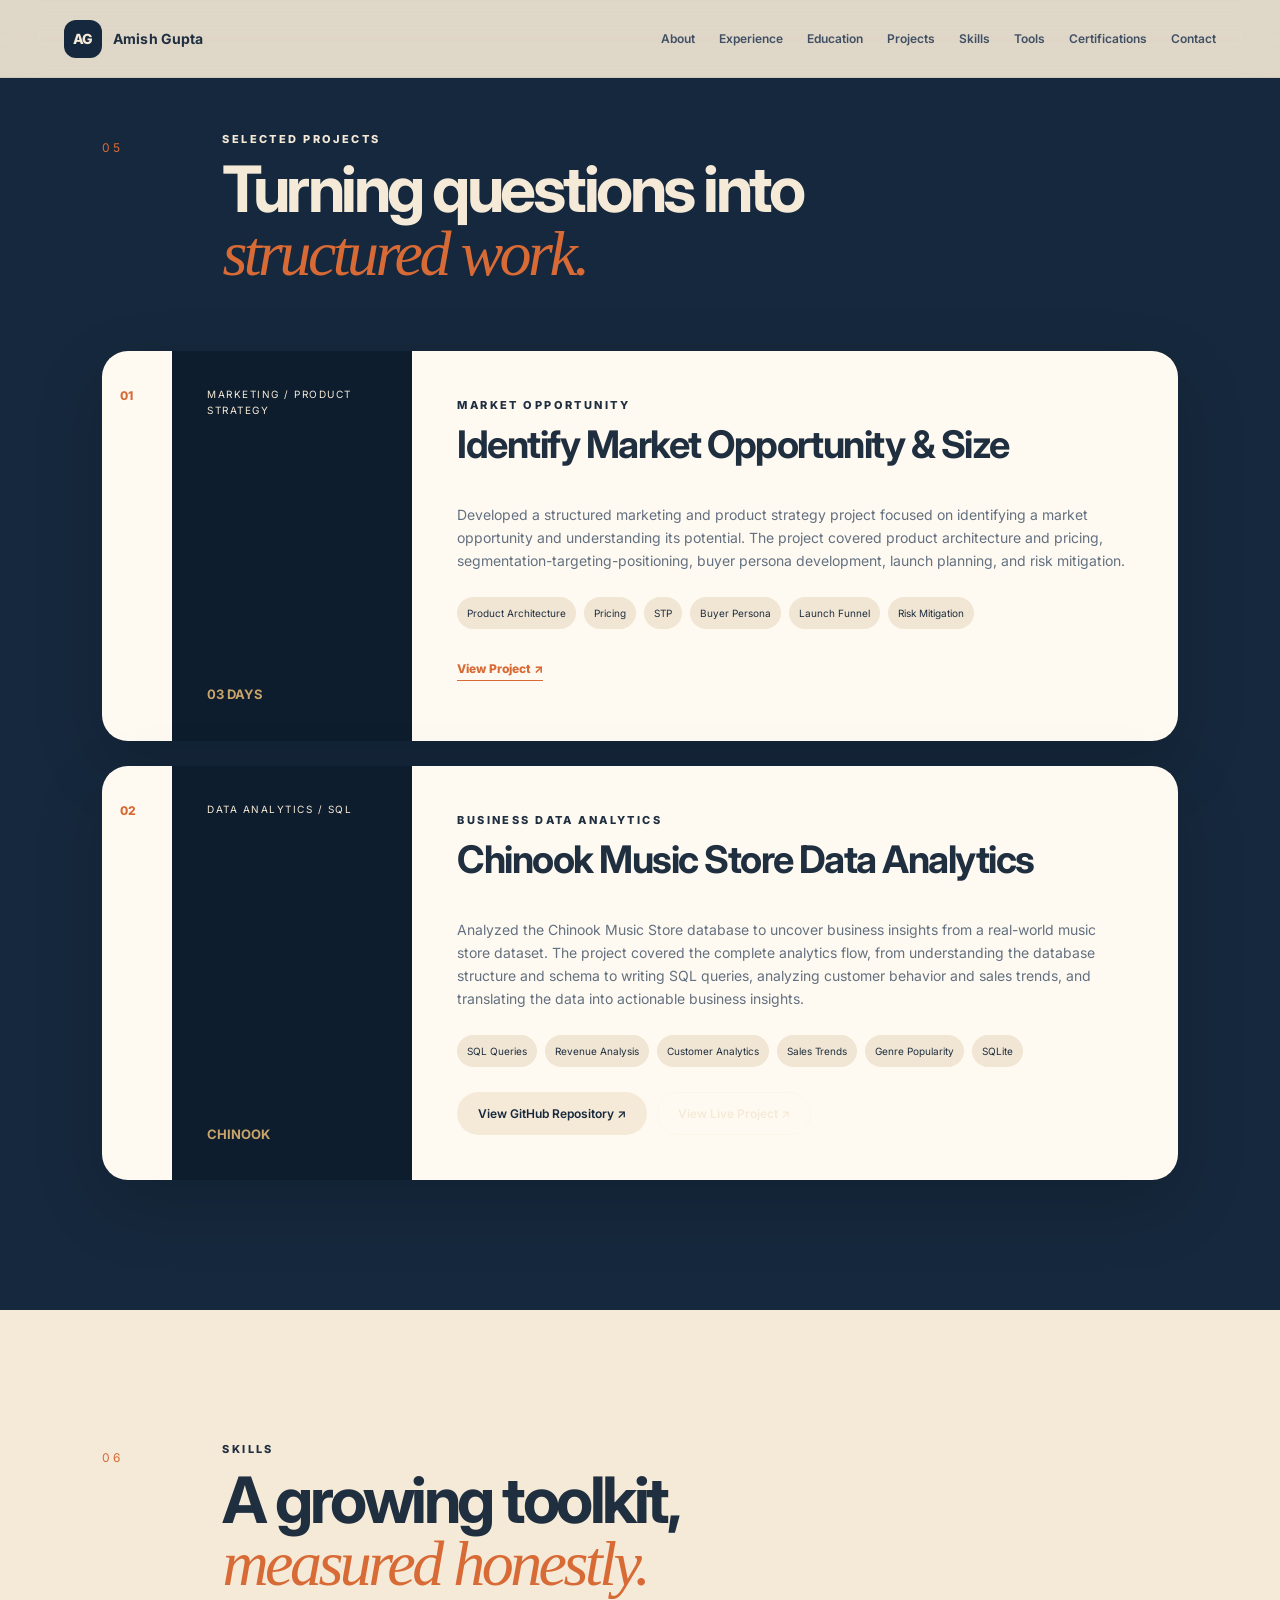
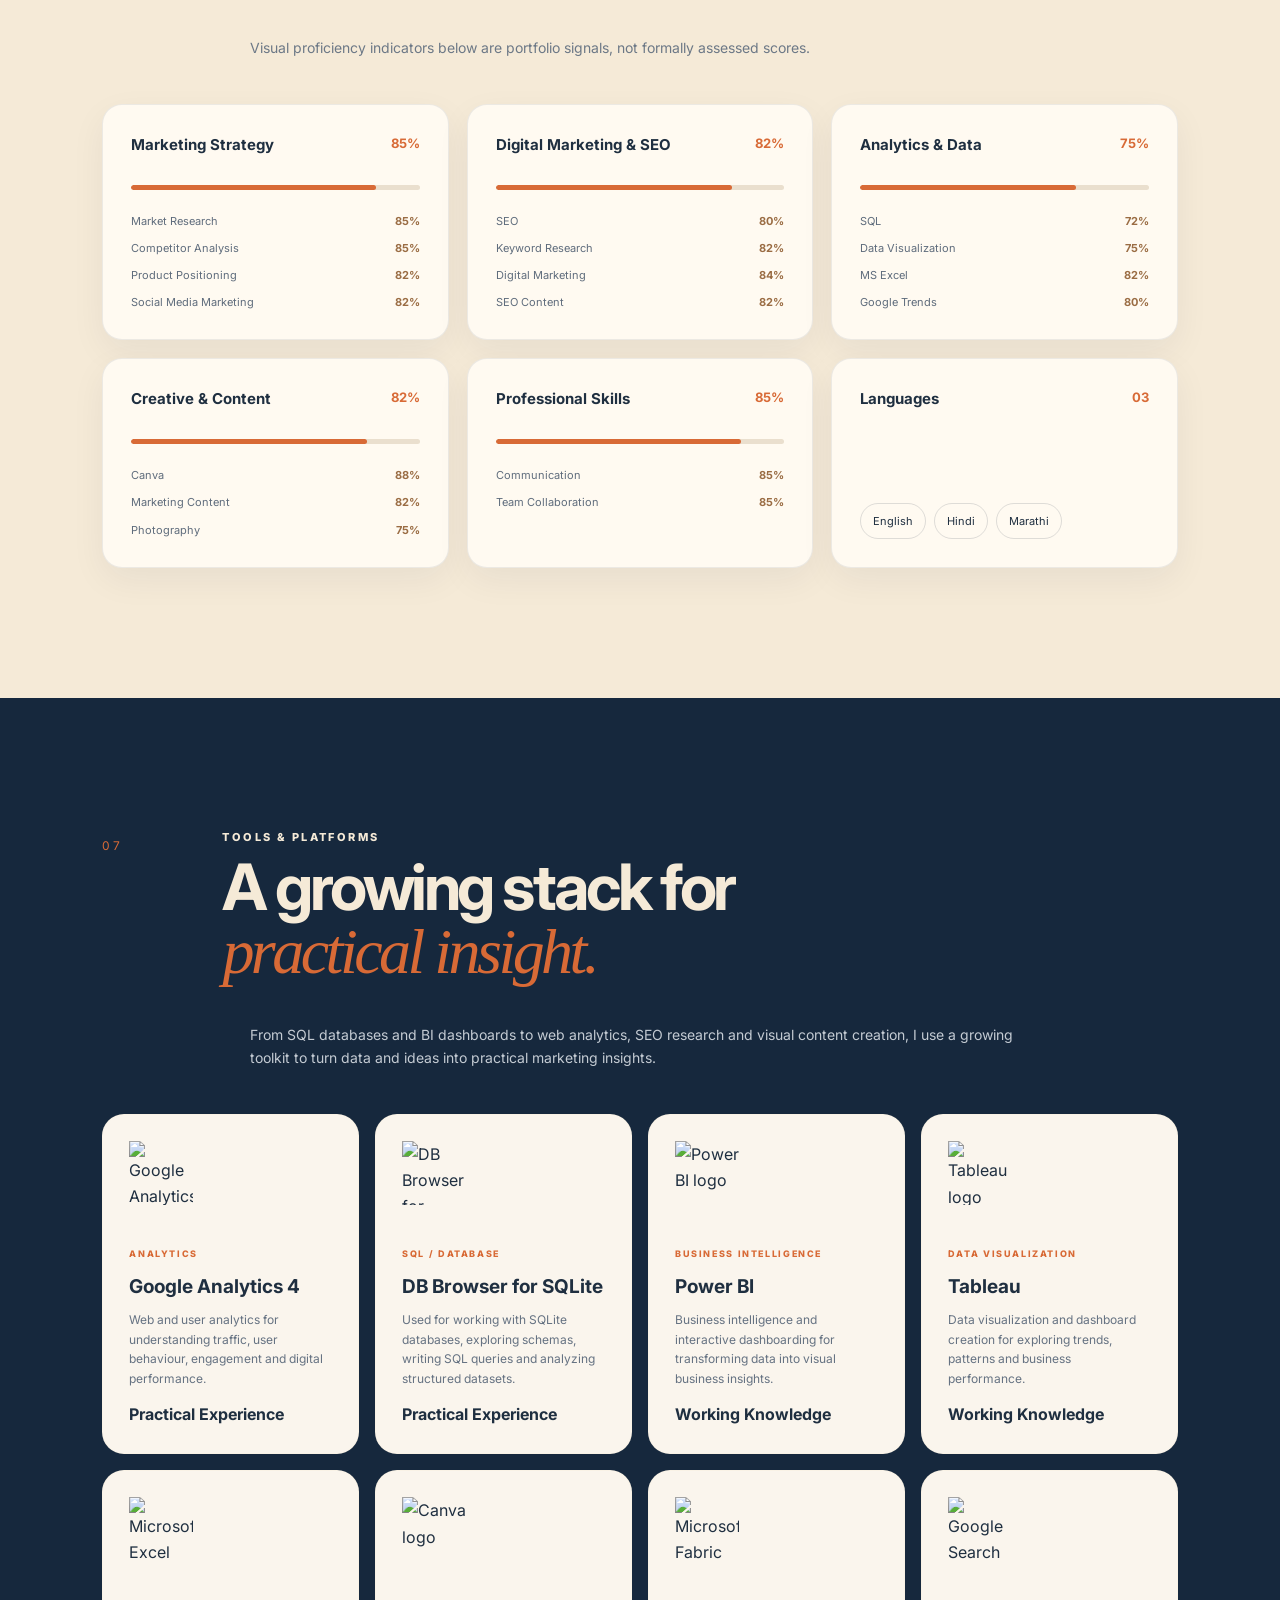
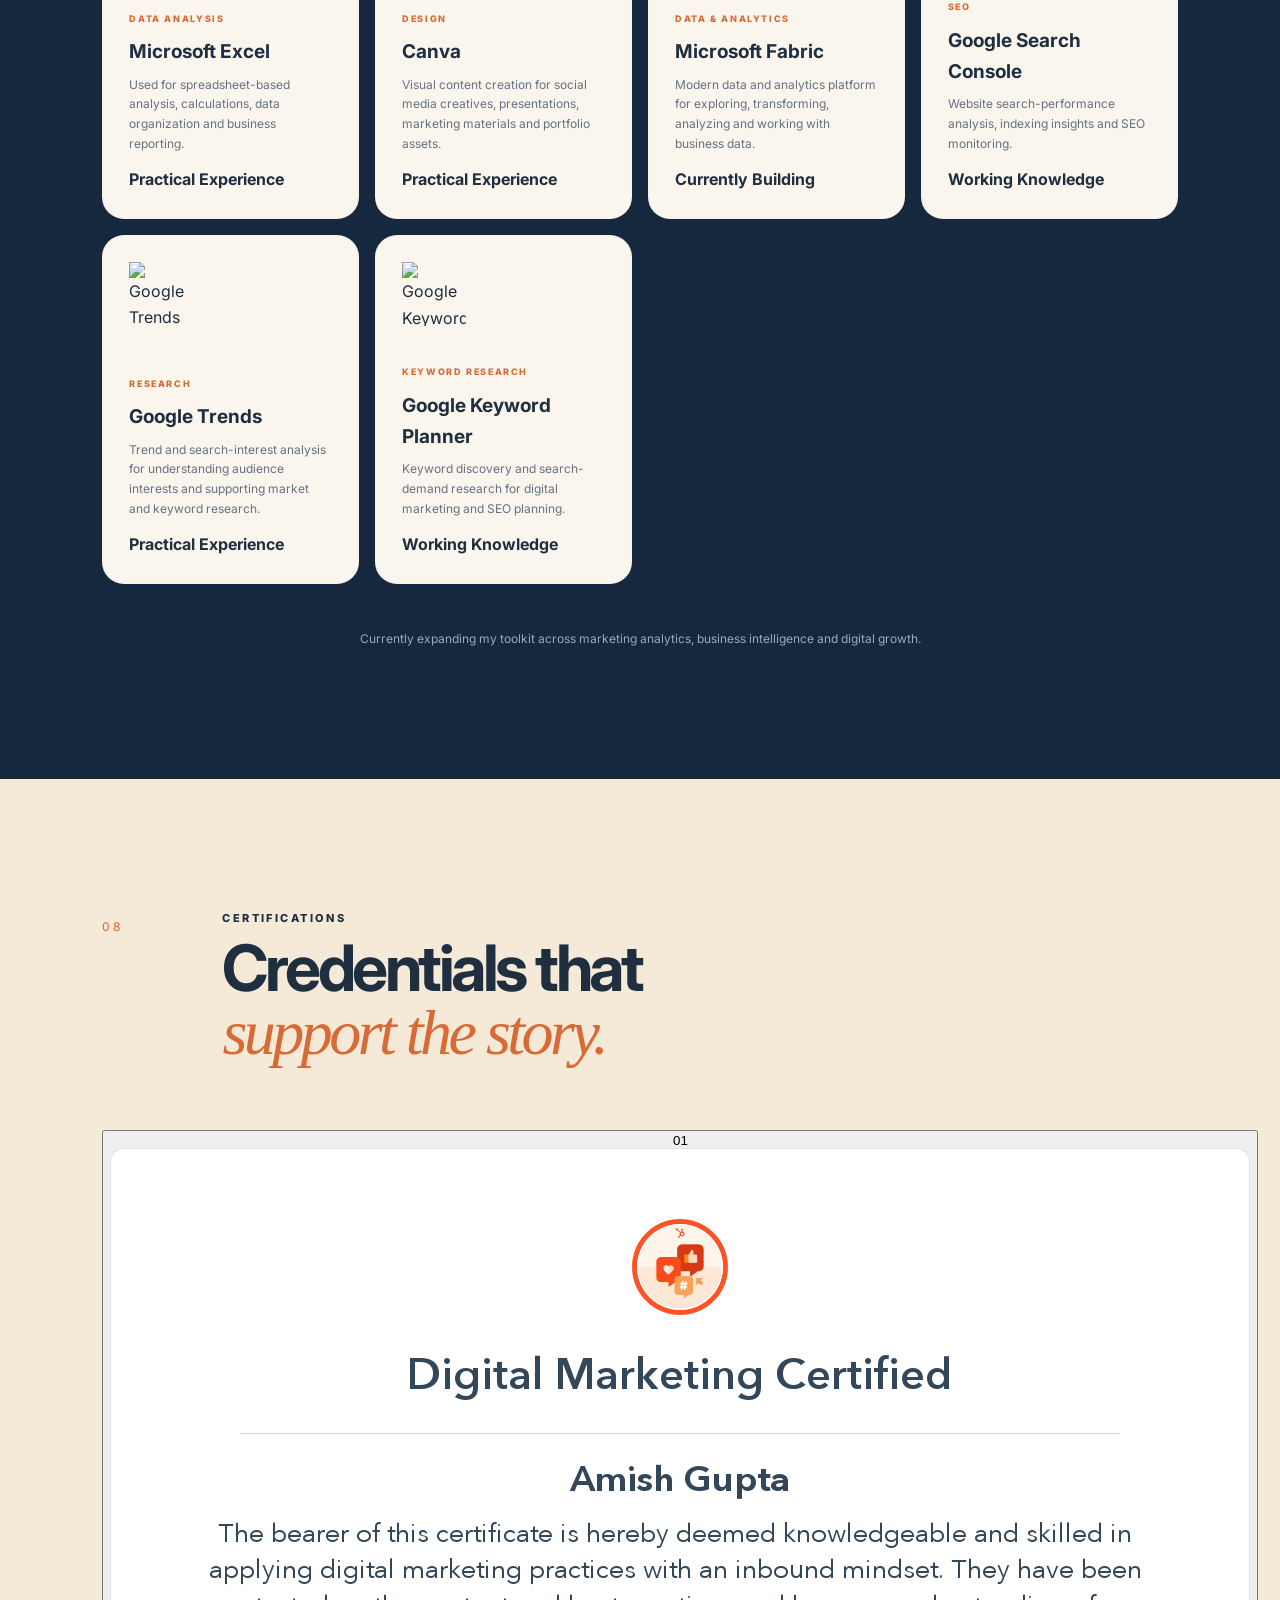
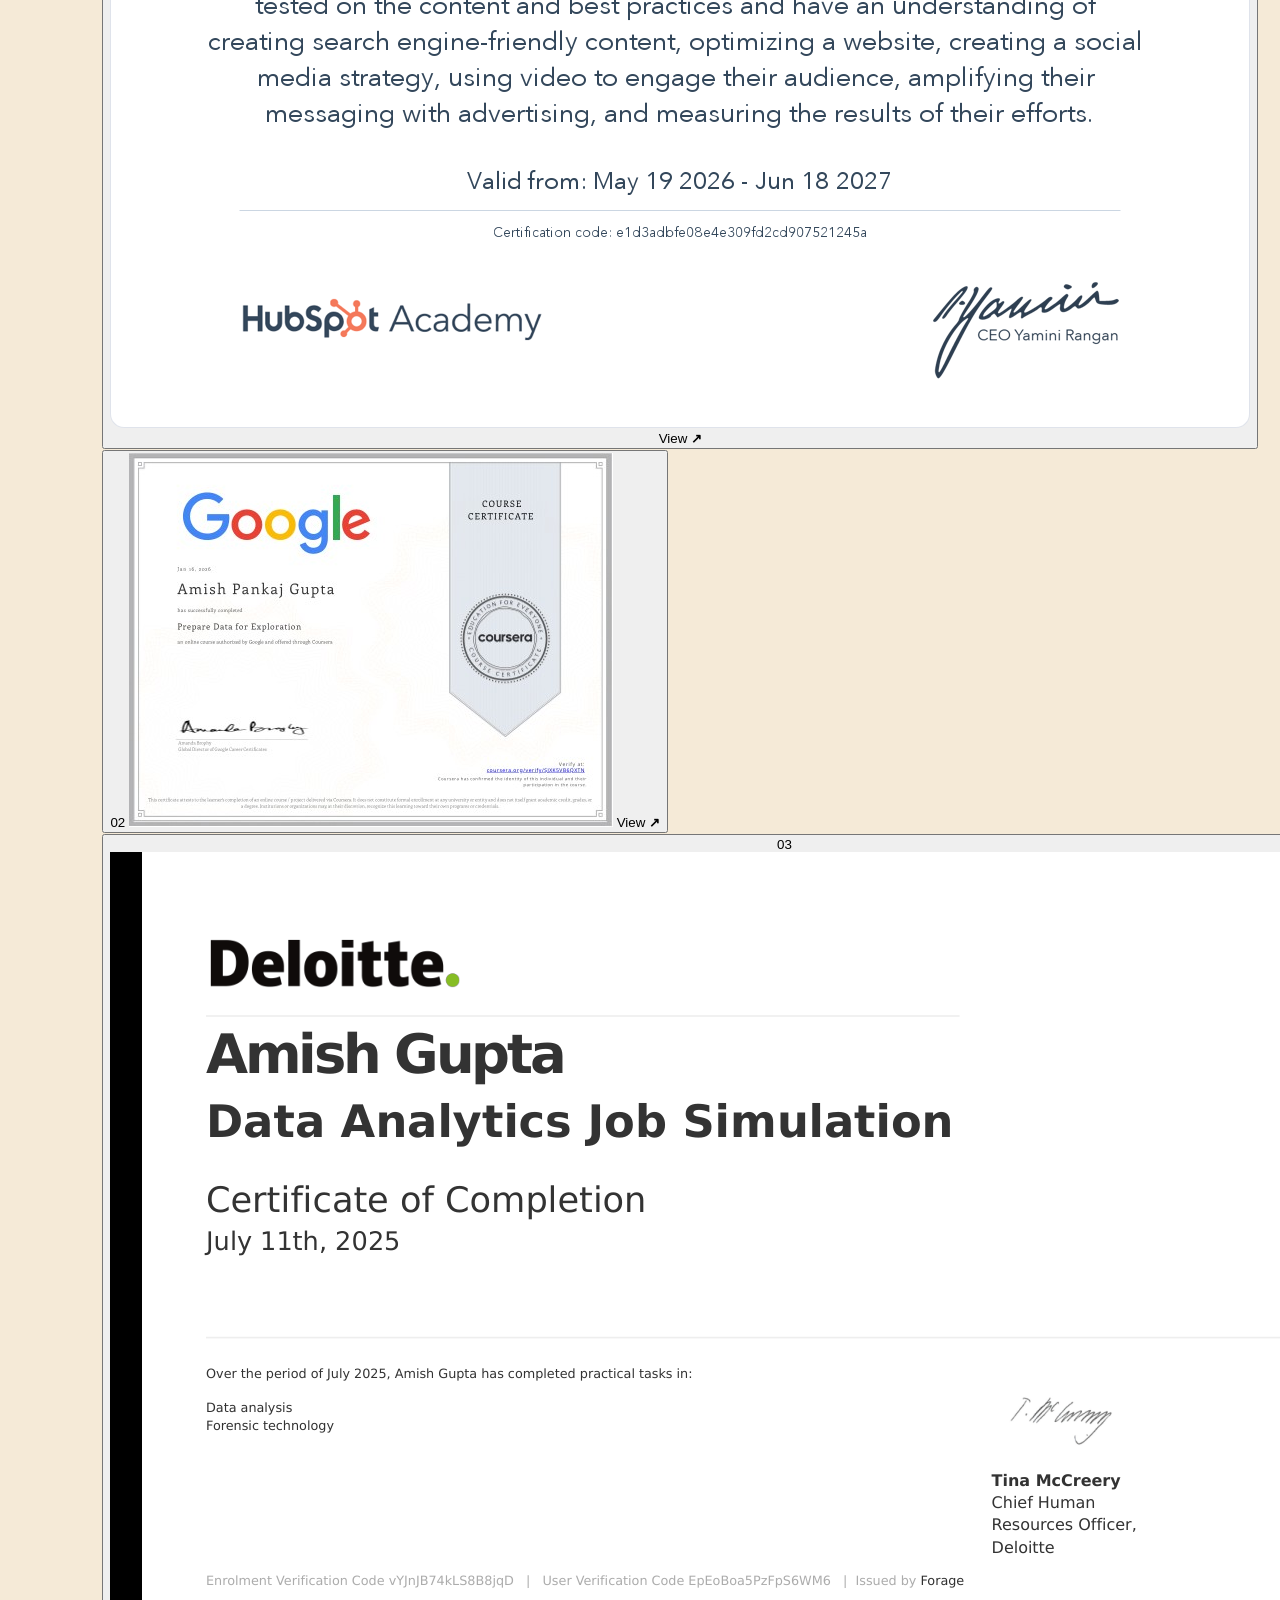
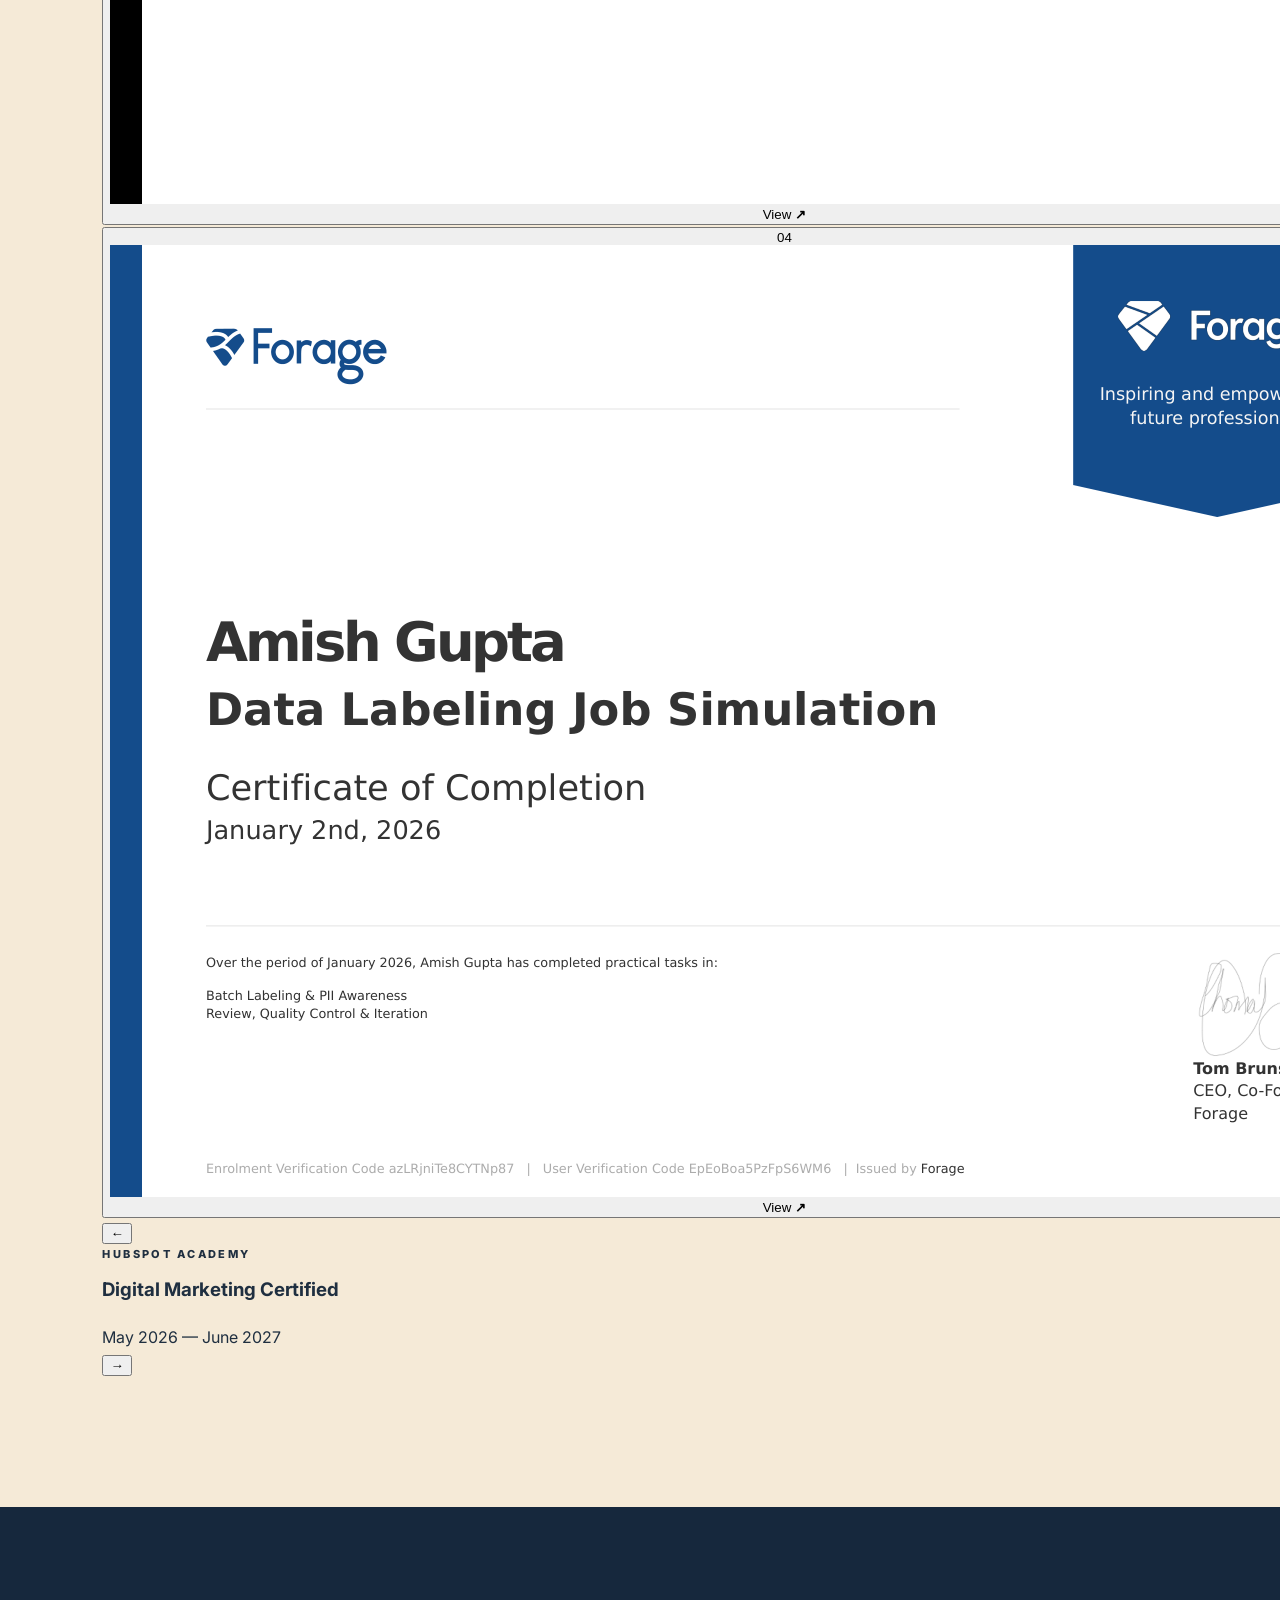
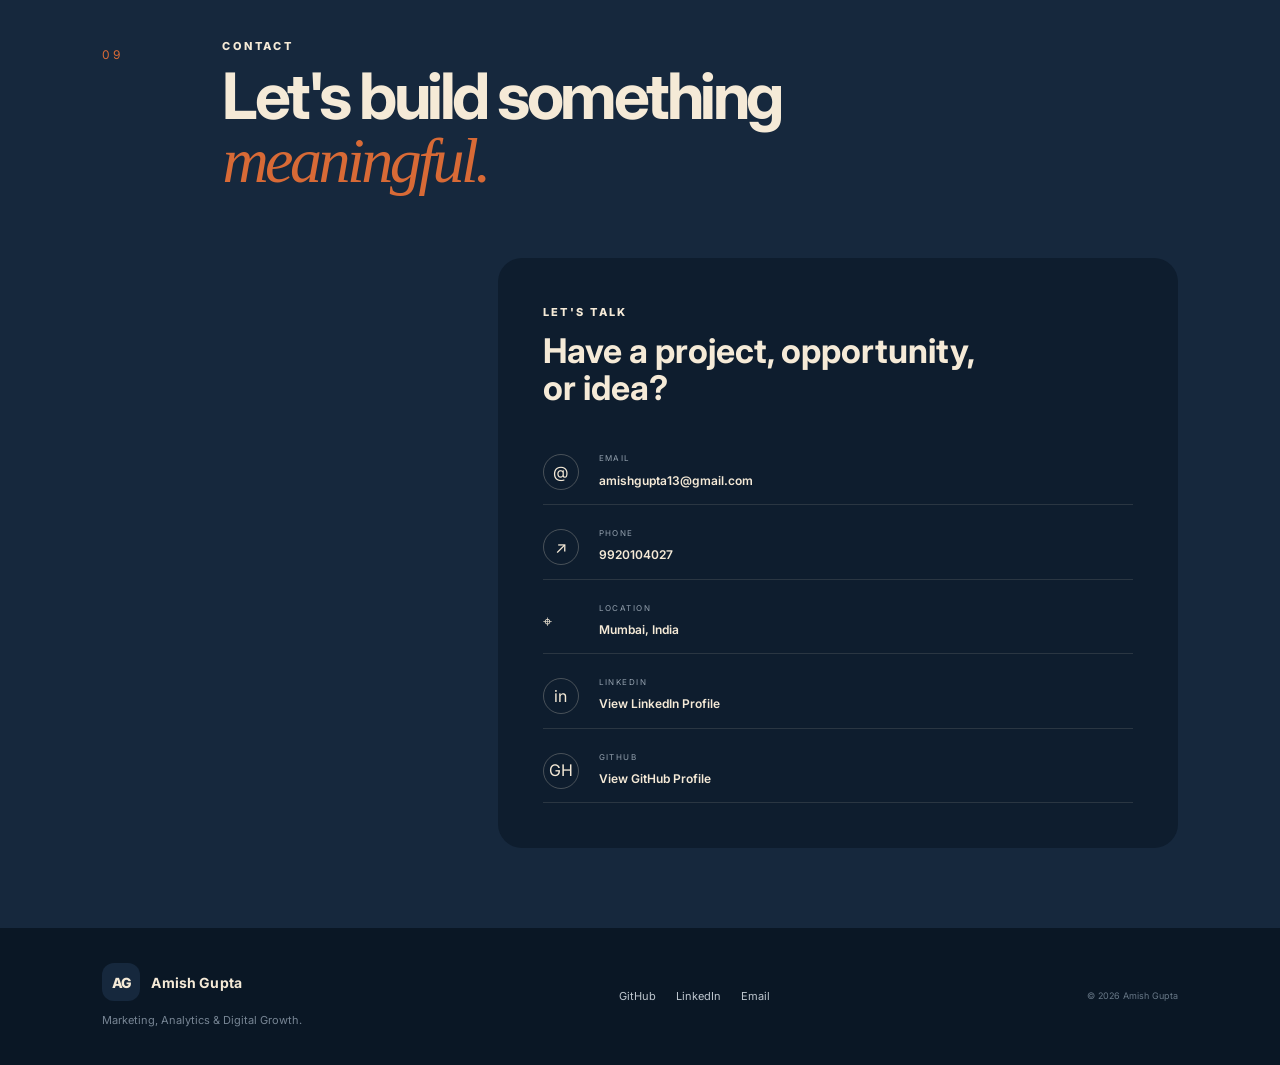
==== commit 344f0558: "Change greeting from 'Hello' to 'Goodbye'" ====
--- a/portfolio.html
+++ b/portfolio.html
@@ -1,2250 +1,144 @@
 <!doctype html>
 <html lang="en">
-
 <head>
-
   <meta charset="utf-8" />
-
-  <meta
-    name="viewport"
-    content="width=device-width, initial-scale=1"
-  />
-
-  <meta
-    name="description"
-    content="Amish Gupta — Projects, Skills, Tools, Certifications and Contact."
-  />
-
-  <meta
-    name="theme-color"
-    content="#16283d"
-  />
-
-  <title>
-    Amish Gupta — Portfolio
-  </title>
-
-  <link
-    rel="preconnect"
-    href="https://fonts.googleapis.com"
-  />
-
-  <link
-    rel="preconnect"
-    href="https://fonts.gstatic.com"
-    crossorigin
-  />
-
-  <link
-    href="https://fonts.googleapis.com/css2?family=Inter:wght@400;500;600;700;800&display=swap"
-    rel="stylesheet"
-  />
-
-  <link
-    rel="stylesheet"
-    href="styles.css"
-  />
-
-  <style>
-
-    /* =========================
-       COVERFLOW ANIMATION
-       ========================= */
-
-    .coverflow-section {
-      overflow: hidden;
-    }
-
-    .coverflow {
-      width: 100%;
-      position: relative;
-    }
-
-    .coverflow-frame {
-      position: relative;
-      width: 100%;
-      height: 390px;
-      overflow: hidden;
-      perspective: 900px;
-      cursor: grab;
-      touch-action: pan-y;
-      user-select: none;
-    }
-
-    .coverflow-frame:active {
-      cursor: grabbing;
-    }
-
-    .coverflow-track {
-      position: relative;
-      width: 100%;
-      height: 100%;
-      transform-style: preserve-3d;
-    }
-
-    .coverflow-card {
-      position: absolute;
-      top: 50%;
-      left: 50%;
-      width: clamp(180px, 24vw, 280px);
-      aspect-ratio: 1;
-      border-radius: 22px;
-      overflow: hidden;
-      background: var(--paper);
-      box-shadow: 0 25px 70px rgba(0,0,0,.22);
-      will-change: transform, opacity;
-      transform-style: preserve-3d;
-      transition:
-        box-shadow .3s ease;
-    }
-
-    .coverflow-card img {
-      display: block;
-      width: 100%;
-      height: 100%;
-      object-fit: cover;
-      pointer-events: none;
-    }
-
-    .coverflow-card.active-card {
-      box-shadow:
-        0 35px 90px rgba(0,0,0,.30);
-    }
-
-    .coverflow-caption {
-      text-align: center;
-      margin-top: 22px;
-    }
-
-    .coverflow-caption-title {
-      margin: 0;
-      font-size: 20px;
-      font-weight: 700;
-      color: var(--cream);
-    }
-
-    .coverflow-caption-subtitle {
-      margin: 5px 0 0;
-      font-size: 12px;
-      color: #aeb8c2;
-    }
-
-    .coverflow-controls {
-      display: flex;
-      justify-content: center;
-      align-items: center;
-      gap: 12px;
-      margin-top: 22px;
-    }
-
-    .coverflow-btn {
-      width: 42px;
-      height: 42px;
-      border: 1px solid rgba(245,234,215,.25);
-      border-radius: 50%;
-      background: transparent;
-      color: var(--cream);
-      cursor: pointer;
-      font-size: 18px;
-      transition: .3s;
-    }
-
-    .coverflow-btn:hover {
-      background: var(--cream);
-      color: var(--navy);
-    }
-
-    .coverflow-dots {
-      display: flex;
-      gap: 7px;
-      align-items: center;
-    }
-
-    .coverflow-dot {
-      width: 7px;
-      height: 7px;
-      border: 0;
-      padding: 0;
-      border-radius: 50%;
-      background: var(--cream);
-      opacity: .25;
-      cursor: pointer;
-      transition: .25s;
-    }
-
-    .coverflow-dot.active {
-      opacity: 1;
-      transform: scale(1.35);
-    }
-
-    @media(max-width:560px) {
-
-      .coverflow-frame {
-        height: 300px;
-      }
-
-      .coverflow-card {
-        width: 190px;
-      }
-
-    }
-
-  </style>
-
+  <meta name="viewport" content="width=device-width, initial-scale=1" />
+  <meta name="description" content="Amish Gupta — BBA student building practical capability across Marketing, Analytics, Digital Marketing and Product Marketing." />
+  <meta name="theme-color" content="#16283d" />
+  <title>Amish Gupta — Portfolio</title>
+  <link rel="preconnect" href="https://fonts.googleapis.com">
+  <link rel="preconnect" href="https://fonts.gstatic.com" crossorigin>
+  <link href="https://fonts.googleapis.com/css2?family=Inter:wght@400;500;600;700;800&display=swap" rel="stylesheet">
+  <link rel="icon" href="data:image/svg+xml,%3Csvg xmlns='http://www.w3.org/2000/svg' viewBox='0 0 100 100'%3E%3Crect width='100' height='100' rx='24' fill='%2316283d'/%3E%3Ctext x='50' y='63' text-anchor='middle' font-family='Arial' font-size='38' font-weight='700' fill='%23f5ead7'%3EAG%3C/text%3E%3C/svg%3E">
+  <link rel="stylesheet" href="styles.css" />
+  <style>.contact-grid-single{grid-template-columns:minmax(0,1fr);justify-items:end}.contact-grid-single .contact-panel{width:min(100%,680px)}</style>
 </head>
-
-
 <body>
-
-  <div
-    class="progress-line"
-    id="progressLine"
-  ></div>
-
-
-  <!-- =========================
-       HEADER
-       ========================= -->
-
-  <header
-    class="site-header"
-    id="siteHeader"
-  >
-
-    <a
-      class="brand"
-      href="index.html#home"
-      aria-label="Amish Gupta home"
-    >
-
-      <span>AG</span>
-
-      <b>
-        Amish Gupta
-      </b>
-
-    </a>
-
-
-    <button
-      class="menu-toggle"
-      id="menuToggle"
-      aria-label="Open navigation"
-      aria-expanded="false"
-    >
-
-      <span></span>
-      <span></span>
-      <span></span>
-
-    </button>
-
-
-    <nav
-      class="nav"
-      id="nav"
-    >
-
-      <a href="index.html#about">
-        About
-      </a>
-
-      <a href="index.html#experience">
-        Experience
-      </a>
-
-      <a href="index.html#education">
-        Education
-      </a>
-
-      <a href="portfolio.html#projects">
-        Projects
-      </a>
-
-      <a href="portfolio.html#skills">
-        Skills
-      </a>
-
-      <a href="portfolio.html#tools">
-        Tools
-      </a>
-
-      <a href="portfolio.html#certifications">
-        Certifications
-      </a>
-
-      <a href="portfolio.html#contact">
-        Contact
-      </a>
-
+  <div class="progress-line" id="progressLine"></div>
+  <header class="site-header" id="siteHeader">
+    <a class="brand" href="index.html#home" aria-label="Amish Gupta home"><span>AG</span><b>Amish Gupta</b></a>
+    <button class="menu-toggle" id="menuToggle" aria-label="Open navigation" aria-expanded="false"><span></span><span></span><span></span></button>
+    <nav class="nav" id="nav">
+      <a href="index.html#about">About</a><a href="index.html#experience">Experience</a><a href="index.html#education">Education</a><a href="portfolio.html#projects">Projects</a><a href="portfolio.html#skills">Skills</a><a href="portfolio.html#tools">Tools</a><a href="portfolio.html#certifications">Certifications</a><a href="portfolio.html#contact">Contact</a>
     </nav>
-
   </header>
 
+  <main>
+<section class="section navy projects-section" id="projects">
+      <div class="section-head light reveal"><span class="section-number">05</span><div><p class="kicker">SELECTED PROJECTS</p><h2>Turning questions into<br><em>structured work.</em></h2></div></div>
+      <div class="project-stack">
+        <article class="project-card reveal"><div class="project-num">01</div><div class="project-side"><span>MARKETING / PRODUCT STRATEGY</span><strong>03 DAYS</strong></div><div class="project-content"><p class="kicker">MARKET OPPORTUNITY</p><h3>Identify Market Opportunity & Size</h3><p>Developed a structured marketing and product strategy project focused on identifying a market opportunity and understanding its potential. The project covered product architecture and pricing, segmentation-targeting-positioning, buyer persona development, launch planning, and risk mitigation.</p><div class="outcomes"><span>Product Architecture</span><span>Pricing</span><span>STP</span><span>Buyer Persona</span><span>Launch Funnel</span><span>Risk Mitigation</span></div><a class="text-link" href="https://lnkd.in/p/d2awQ8B6" target="_blank" rel="noopener noreferrer">View Project ↗</a></div></article>
+        <article class="project-card reveal delay-1"><div class="project-num">02</div><div class="project-side"><span>DATA ANALYTICS / SQL</span><strong>CHINOOK</strong></div><div class="project-content"><p class="kicker">BUSINESS DATA ANALYTICS</p><h3>Chinook Music Store Data Analytics</h3><p>Analyzed the Chinook Music Store database to uncover business insights from a real-world music store dataset. The project covered the complete analytics flow, from understanding the database structure and schema to writing SQL queries, analyzing customer behavior and sales trends, and translating the data into actionable business insights.</p><div class="outcomes"><span>SQL Queries</span><span>Revenue Analysis</span><span>Customer Analytics</span><span>Sales Trends</span><span>Genre Popularity</span><span>SQLite</span></div><div class="project-actions"><a class="btn btn-light" href="https://lnkd.in/d4z_aHwC" target="_blank" rel="noopener noreferrer">View GitHub Repository ↗</a><a class="btn btn-outline-light" href="https://amishgupta13-alt.github.io/Analysis-Project/" target="_blank" rel="noopener noreferrer">View Live Project ↗</a></div></div></article>
+      </div>
+    </section>
 
-  <main>
+    <section class="section cream" id="skills">
+      <div class="section-head reveal"><span class="section-number">06</span><div><p class="kicker">SKILLS</p><h2>A growing toolkit,<br><em>measured honestly.</em></h2></div></div>
+      <p class="section-intro reveal">Visual proficiency indicators below are portfolio signals, not formally assessed scores.</p>
+      <div class="skills-grid">
+        <article class="skill-card reveal"><div class="skill-head"><h3>Marketing Strategy</h3><b>85%</b></div><div class="bar"><i style="--w:85%"></i></div><div class="skill-list"><span>Market Research <b>85%</b></span><span>Competitor Analysis <b>85%</b></span><span>Product Positioning <b>82%</b></span><span>Social Media Marketing <b>82%</b></span></div></article>
+        <article class="skill-card reveal delay-1"><div class="skill-head"><h3>Digital Marketing & SEO</h3><b>82%</b></div><div class="bar"><i style="--w:82%"></i></div><div class="skill-list"><span>SEO <b>80%</b></span><span>Keyword Research <b>82%</b></span><span>Digital Marketing <b>84%</b></span><span>SEO Content <b>82%</b></span></div></article>
+        <article class="skill-card reveal delay-2"><div class="skill-head"><h3>Analytics & Data</h3><b>75%</b></div><div class="bar"><i style="--w:75%"></i></div><div class="skill-list"><span>SQL <b>72%</b></span><span>Data Visualization <b>75%</b></span><span>MS Excel <b>82%</b></span><span>Google Trends <b>80%</b></span></div></article>
+        <article class="skill-card reveal"><div class="skill-head"><h3>Creative & Content</h3><b>82%</b></div><div class="bar"><i style="--w:82%"></i></div><div class="skill-list"><span>Canva <b>88%</b></span><span>Marketing Content <b>82%</b></span><span>Photography <b>75%</b></span></div></article>
+        <article class="skill-card reveal delay-1"><div class="skill-head"><h3>Professional Skills</h3><b>85%</b></div><div class="bar"><i style="--w:85%"></i></div><div class="skill-list"><span>Communication <b>85%</b></span><span>Team Collaboration <b>85%</b></span></div></article>
+        <article class="skill-card languages reveal delay-2"><div class="skill-head"><h3>Languages</h3><b>03</b></div><div class="language-pills"><span>English</span><span>Hindi</span><span>Marathi</span></div></article>
+      </div>
+    </section>
 
+    <section class="section navy tools-section" id="tools">
+      <div class="section-head light reveal"><span class="section-number">07</span><div><p class="kicker">TOOLS & PLATFORMS</p><h2>A growing stack for<br><em>practical insight.</em></h2></div></div>
+      <p class="section-intro light-copy reveal">From SQL databases and BI dashboards to web analytics, SEO research and visual content creation, I use a growing toolkit to turn data and ideas into practical marketing insights.</p>
+      <div class="tools-grid">
+        <article class="tool-card reveal" data-tilt><img src="https://cdn.simpleicons.org/googleanalytics" alt="Google Analytics logo"><div><small>ANALYTICS</small><h3>Google Analytics 4</h3><p>Web and user analytics for understanding traffic, user behaviour, engagement and digital performance.</p><b>Practical Experience</b></div></article>
+        <article class="tool-card reveal delay-1" data-tilt><img src="https://cdn.simpleicons.org/sqlitebrowser" alt="DB Browser for SQLite logo"><div><small>SQL / DATABASE</small><h3>DB Browser for SQLite</h3><p>Used for working with SQLite databases, exploring schemas, writing SQL queries and analyzing structured datasets.</p><b>Practical Experience</b></div></article>
+        <article class="tool-card reveal delay-2" data-tilt><img src="https://cdn.simpleicons.org/powerbi" alt="Power BI logo"><div><small>BUSINESS INTELLIGENCE</small><h3>Power BI</h3><p>Business intelligence and interactive dashboarding for transforming data into visual business insights.</p><b>Working Knowledge</b></div></article>
+        <article class="tool-card reveal" data-tilt><img src="https://cdn.simpleicons.org/tableau" alt="Tableau logo"><div><small>DATA VISUALIZATION</small><h3>Tableau</h3><p>Data visualization and dashboard creation for exploring trends, patterns and business performance.</p><b>Working Knowledge</b></div></article>
+        <article class="tool-card reveal delay-1" data-tilt><img src="https://cdn.simpleicons.org/microsoftexcel" alt="Microsoft Excel logo"><div><small>DATA ANALYSIS</small><h3>Microsoft Excel</h3><p>Used for spreadsheet-based analysis, calculations, data organization and business reporting.</p><b>Practical Experience</b></div></article>
+        <article class="tool-card reveal delay-2" data-tilt><img src="https://cdn.simpleicons.org/canva" alt="Canva logo"><div><small>DESIGN</small><h3>Canva</h3><p>Visual content creation for social media creatives, presentations, marketing materials and portfolio assets.</p><b>Practical Experience</b></div></article>
+        <article class="tool-card reveal" data-tilt><img src="https://cdn.simpleicons.org/microsoftfabric" alt="Microsoft Fabric logo"><div><small>DATA & ANALYTICS</small><h3>Microsoft Fabric</h3><p>Modern data and analytics platform for exploring, transforming, analyzing and working with business data.</p><b>Currently Building</b></div></article>
+        <article class="tool-card reveal delay-1" data-tilt><img src="https://cdn.simpleicons.org/googlesearchconsole" alt="Google Search Console logo"><div><small>SEO</small><h3>Google Search Console</h3><p>Website search-performance analysis, indexing insights and SEO monitoring.</p><b>Working Knowledge</b></div></article>
+        <article class="tool-card reveal delay-2" data-tilt><img src="https://cdn.simpleicons.org/googletrends" alt="Google Trends logo"><div><small>RESEARCH</small><h3>Google Trends</h3><p>Trend and search-interest analysis for understanding audience interests and supporting market and keyword research.</p><b>Practical Experience</b></div></article>
+        <article class="tool-card reveal" data-tilt><img src="https://cdn.simpleicons.org/googleads" alt="Google Keyword Planner related Google Ads logo"><div><small>KEYWORD RESEARCH</small><h3>Google Keyword Planner</h3><p>Keyword discovery and search-demand research for digital marketing and SEO planning.</p><b>Working Knowledge</b></div></article>
+      </div>
+      <p class="tool-note reveal">Currently expanding my toolkit across marketing analytics, business intelligence and digital growth.</p>
+    </section>
 
-    <!-- =========================
-         05 — PROJECTS
-         ========================= -->
+    <section class="section cream" id="certifications">
+      <div class="section-head reveal"><span class="section-number">08</span><div><p class="kicker">CERTIFICATIONS</p><h2>Credentials that<br><em>support the story.</em></h2></div></div>
 
-    <section
-      class="section navy projects-section"
-      id="projects"
-    >
+      <div class="certificate-coverflow reveal" aria-roledescription="carousel" aria-label="Certificate gallery">
+        <div class="certificate-stage" id="certificateStage" tabindex="0" aria-label="Use left and right arrows to browse certificates">
+          <article class="certificate-card" data-index="0" data-title="Digital Marketing Certified" data-issuer="HubSpot Academy" data-date="May 2026 — June 2027">
+            <button class="certificate-face" type="button" aria-label="View HubSpot Digital Marketing certificate">
+              <span class="certificate-number">01</span>
+              <img src="assets/certificates/hubspot-digital-marketing.png" alt="HubSpot Digital Marketing Certified certificate">
+              <span class="certificate-shine" aria-hidden="true"></span>
+              <span class="certificate-open">View <b>↗</b></span>
+            </button>
+          </article>
 
-      <div class="section-head light reveal">
+          <article class="certificate-card" data-index="1" data-title="Prepare Data for Exploration" data-issuer="Google / Coursera" data-date="Completed">
+            <button class="certificate-face" type="button" aria-label="View Google Prepare Data for Exploration certificate">
+              <span class="certificate-number">02</span>
+              <img src="assets/certificates/google-prepare-data-exploration.png" alt="Google Coursera Prepare Data for Exploration certificate">
+              <span class="certificate-shine" aria-hidden="true"></span>
+              <span class="certificate-open">View <b>↗</b></span>
+            </button>
+          </article>
 
-        <span class="section-number">
-          05
-        </span>
+          <article class="certificate-card" data-index="2" data-title="Data Analytics Job Simulation" data-issuer="Deloitte / Forage" data-date="July 2025">
+            <button class="certificate-face" type="button" aria-label="View Deloitte Data Analytics certificate">
+              <span class="certificate-number">03</span>
+              <img src="assets/certificates/deloitte-data-analytics.png" alt="Deloitte Data Analytics Job Simulation certificate">
+              <span class="certificate-shine" aria-hidden="true"></span>
+              <span class="certificate-open">View <b>↗</b></span>
+            </button>
+          </article>
 
-        <div>
-
-          <p class="kicker">
-            SELECTED PROJECTS
-          </p>
-
-          <h2>
-            Turning questions into<br>
-            <em>structured work.</em>
-          </h2>
-
+          <article class="certificate-card" data-index="3" data-title="Data Labeling Job Simulation" data-issuer="Forage" data-date="January 2026">
+            <button class="certificate-face" type="button" aria-label="View Forage Data Labeling certificate">
+              <span class="certificate-number">04</span>
+              <img src="assets/certificates/forage-data-labeling.png" alt="Forage Data Labeling Job Simulation certificate">
+              <span class="certificate-shine" aria-hidden="true"></span>
+              <span class="certificate-open">View <b>↗</b></span>
+            </button>
+          </article>
         </div>
 
+        <div class="certificate-controls">
+          <button class="certificate-arrow" type="button" id="certificatePrev" aria-label="Previous certificate">←</button>
+          <div class="certificate-caption" aria-live="polite">
+            <p class="kicker" id="certificateIssuer">HUBSPOT ACADEMY</p>
+            <h3 id="certificateTitle">Digital Marketing Certified</h3>
+            <span id="certificateDate">May 2026 — June 2027</span>
+          </div>
+          <button class="certificate-arrow" type="button" id="certificateNext" aria-label="Next certificate">→</button>
+        </div>
+
+        <div class="certificate-dots" id="certificateDots" aria-label="Choose certificate"></div>
       </div>
 
-
-      <div class="project-stack">
-
-
-        <article class="project-card reveal">
-
-          <div class="project-num">
-            01
-          </div>
-
-
-          <div class="project-side">
-
-            <span>
-              MARKETING / PRODUCT STRATEGY
-            </span>
-
-            <strong>
-              03 DAYS
-            </strong>
-
-          </div>
-
-
-          <div class="project-content">
-
-            <p class="kicker">
-              MARKET OPPORTUNITY
-            </p>
-
-            <h3>
-              Identify Market Opportunity & Size
-            </h3>
-
-            <p>
-              Developed a structured marketing and product strategy project focused on identifying a market opportunity and understanding its potential. The project covered product architecture and pricing, segmentation-targeting-positioning, buyer persona development, launch planning, and risk mitigation.
-            </p>
-
-
-            <div class="outcomes">
-
-              <span>Product Architecture</span>
-              <span>Pricing</span>
-              <span>STP</span>
-              <span>Buyer Persona</span>
-              <span>Launch Funnel</span>
-              <span>Risk Mitigation</span>
-
-            </div>
-
-
-            <a
-              class="text-link"
-              href="https://lnkd.in/p/d2awQ8B6"
-              target="_blank"
-              rel="noopener noreferrer"
-            >
-              View Project ↗
-            </a>
-
-          </div>
-
-        </article>
-
-
-        <article class="project-card reveal delay-1">
-
-          <div class="project-num">
-            02
-          </div>
-
-
-          <div class="project-side">
-
-            <span>
-              DATA ANALYTICS / SQL
-            </span>
-
-            <strong>
-              CHINOOK
-            </strong>
-
-          </div>
-
-
-          <div class="project-content">
-
-            <p class="kicker">
-              BUSINESS DATA ANALYTICS
-            </p>
-
-            <h3>
-              Chinook Music Store Data Analytics
-            </h3>
-
-            <p>
-              Analyzed the Chinook Music Store database to uncover business insights from a real-world music store dataset. The project covered the complete analytics flow, from understanding the database structure and schema to writing SQL queries, analyzing customer behavior and sales trends, and translating the data into actionable business insights.
-            </p>
-
-
-            <div class="outcomes">
-
-              <span>SQL Queries</span>
-              <span>Revenue Analysis</span>
-              <span>Customer Analytics</span>
-              <span>Sales Trends</span>
-              <span>Genre Popularity</span>
-              <span>SQLite</span>
-
-            </div>
-
-
-            <div class="project-actions">
-
-              <a
-                class="btn btn-light"
-                href="https://lnkd.in/d4z_aHwC"
-                target="_blank"
-                rel="noopener noreferrer"
-              >
-                View GitHub Repository ↗
-              </a>
-
-              <a
-                class="btn btn-outline-light"
-                href="https://amishgupta13-alt.github.io/Analysis-Project/"
-                target="_blank"
-                rel="noopener noreferrer"
-              >
-                View Live Project ↗
-              </a>
-
-            </div>
-
-          </div>
-
-        </article>
-
-
-      </div>
-
+      <dialog class="certificate-modal" id="certificateModal" aria-labelledby="certificateModalTitle">
+        <button class="certificate-modal-close" id="certificateModalClose" type="button" aria-label="Close certificate">×</button>
+        <div class="certificate-modal-image"><img id="certificateModalImage" src="assets/certificates/hubspot-digital-marketing.png" alt="Selected certificate"></div>
+        <div class="certificate-modal-body"><p class="kicker" id="certificateModalIssuer">HUBSPOT ACADEMY</p><h3 id="certificateModalTitle">Digital Marketing Certified</h3><p id="certificateModalDate">May 2026 — June 2027</p></div>
+      </dialog>
     </section>
 
+    <section class="section navy contact-section" id="contact">
+      <div class="section-head light reveal"><span class="section-number">09</span><div><p class="kicker">CONTACT</p><h2>Let's build something<br><em>meaningful.</em></h2></div></div>
+      <div class="contact-grid contact-grid-single reveal">
+        <aside class="contact-panel">
+          <p class="kicker">LET'S TALK</p>
+          <h3>Have a project, opportunity, or idea?</h3>
+          <div class="contact-list"><a href="mailto:amishgupta13@gmail.com"><span>@</span><div><small>EMAIL</small><b>amishgupta13@gmail.com</b></div></a><a href="tel:+919920104027"><span>↗</span><div><small>PHONE</small><b>9920104027</b></div></a><div><span>⌖</span><div><small>LOCATION</small><b>Mumbai, India</b></div></div><a href="https://www.linkedin.com/in/amish-gupta-92267836a/" target="_blank" rel="noopener noreferrer"><span>in</span><div><small>LINKEDIN</small><b>View LinkedIn Profile</b></div></a><a href="https://github.com/amishgupta13-alt" target="_blank" rel="noopener noreferrer"><span>GH</span><div><small>GITHUB</small><b>View GitHub Profile</b></div></a></div>
+        </aside>
+      </div>
+    </section>
+  
+</main>
 
-    <!-- =========================
-         NEW ANIMATION
-         ========================= -->
-
-    <section
-      class="section navy coverflow-section"
-      id="showcase"
-    >
-
-      <div class="section-head light reveal">
-
-        <span class="section-number">
-          05A
-        </span>
-
-        <div>
-
-          <p class="kicker">
-            PROJECT SHOWCASE
-          </p>
-
-          <h2>
-            Explore the work<br>
-            <em>in motion.</em>
-          </h2>
-
-        </div>
-
-      </div>
-
-
-      <div
-        class="coverflow reveal"
-        id="coverflow"
-      >
-
-        <div
-          class="coverflow-frame"
-          id="coverflowFrame"
-          tabindex="0"
-          aria-label="Project showcase carousel"
-        >
-
-          <div
-            class="coverflow-track"
-            id="coverflowTrack"
-          >
-
-            <article
-              class="coverflow-card"
-              data-title="Market Opportunity"
-              data-subtitle="Marketing / Product Strategy"
-            >
-
-              <img
-                src="https://pub-940ccf6255b54fa799a9b01050e6c227.r2.dev/stock-images/767d99bb371a54d0d36751e8cecae43c.jpg"
-                alt="Creative project showcase"
-                draggable="false"
-              >
-
-            </article>
-
-
-            <article
-              class="coverflow-card"
-              data-title="Chinook Analytics"
-              data-subtitle="SQL / Data Analytics"
-            >
-
-              <img
-                src="https://pub-940ccf6255b54fa799a9b01050e6c227.r2.dev/stock-images/821d815affa6496c39cbdeeec7a84603.jpg"
-                alt="Analytics project showcase"
-                draggable="false"
-              >
-
-            </article>
-
-
-            <article
-              class="coverflow-card"
-              data-title="Digital Marketing"
-              data-subtitle="SEO / Content"
-            >
-
-              <img
-                src="https://pub-940ccf6255b54fa799a9b01050e6c227.r2.dev/stock-images/937438c560ada1c83317f2c11b3454b0.jpg"
-                alt="Digital marketing showcase"
-                draggable="false"
-              >
-
-            </article>
-
-
-            <article
-              class="coverflow-card"
-              data-title="Brand Strategy"
-              data-subtitle="Positioning / Research"
-            >
-
-              <img
-                src="https://pub-940ccf6255b54fa799a9b01050e6c227.r2.dev/stock-images/98f89cb9994f5c382ab964062c4039db.jpg"
-                alt="Brand strategy showcase"
-                draggable="false"
-              >
-
-            </article>
-
-
-            <article
-              class="coverflow-card"
-              data-title="Growth Analysis"
-              data-subtitle="Marketing Analytics"
-            >
-
-              <img
-                src="https://pub-940ccf6255b54fa799a9b01050e6c227.r2.dev/stock-images/ddcbee38be8b7274e19e132d7ab35b53.jpg"
-                alt="Growth analysis showcase"
-                draggable="false"
-              >
-
-            </article>
-
-
-          </div>
-
-        </div>
-
-
-        <div
-          class="coverflow-caption"
-          aria-live="polite"
-        >
-
-          <p
-            class="coverflow-caption-title"
-            id="coverflowTitle"
-          >
-            Market Opportunity
-          </p>
-
-          <p
-            class="coverflow-caption-subtitle"
-            id="coverflowSubtitle"
-          >
-            Marketing / Product Strategy
-          </p>
-
-        </div>
-
-
-        <div class="coverflow-controls">
-
-          <button
-            class="coverflow-btn"
-            id="coverflowPrev"
-            type="button"
-            aria-label="Previous project"
-          >
-            ←
-          </button>
-
-
-          <div
-            class="coverflow-dots"
-            id="coverflowDots"
-          ></div>
-
-
-          <button
-            class="coverflow-btn"
-            id="coverflowNext"
-            type="button"
-            aria-label="Next project"
-          >
-            →
-          </button>
-
-        </div>
-
-      </div>
-
-    </section>
-
-
-    <!-- =========================
-         06 — SKILLS
-         ========================= -->
-
-    <section
-      class="section cream"
-      id="skills"
-    >
-
-      <div class="section-head reveal">
-
-        <span class="section-number">
-          06
-        </span>
-
-        <div>
-
-          <p class="kicker">
-            SKILLS
-          </p>
-
-          <h2>
-            A growing toolkit,<br>
-            <em>measured honestly.</em>
-          </h2>
-
-        </div>
-
-      </div>
-
-
-      <p class="section-intro reveal">
-        Visual proficiency indicators below are portfolio signals, not formally assessed scores.
-      </p>
-
-
-      <div class="skills-grid">
-
-        <article class="skill-card reveal">
-
-          <div class="skill-head">
-            <h3>Marketing Strategy</h3>
-            <b>85%</b>
-          </div>
-
-          <div class="bar">
-            <i style="--w:85%"></i>
-          </div>
-
-          <div class="skill-list">
-
-            <span>
-              Market Research
-              <b>85%</b>
-            </span>
-
-            <span>
-              Competitor Analysis
-              <b>85%</b>
-            </span>
-
-            <span>
-              Product Positioning
-              <b>82%</b>
-            </span>
-
-            <span>
-              Social Media Marketing
-              <b>82%</b>
-            </span>
-
-          </div>
-
-        </article>
-
-
-        <article class="skill-card reveal delay-1">
-
-          <div class="skill-head">
-            <h3>Digital Marketing & SEO</h3>
-            <b>82%</b>
-          </div>
-
-          <div class="bar">
-            <i style="--w:82%"></i>
-          </div>
-
-          <div class="skill-list">
-
-            <span>
-              SEO
-              <b>80%</b>
-            </span>
-
-            <span>
-              Keyword Research
-              <b>82%</b>
-            </span>
-
-            <span>
-              Digital Marketing
-              <b>84%</b>
-            </span>
-
-            <span>
-              SEO Content
-              <b>82%</b>
-            </span>
-
-          </div>
-
-        </article>
-
-
-        <article class="skill-card reveal delay-2">
-
-          <div class="skill-head">
-            <h3>Analytics & Data</h3>
-            <b>75%</b>
-          </div>
-
-          <div class="bar">
-            <i style="--w:75%"></i>
-          </div>
-
-          <div class="skill-list">
-
-            <span>
-              SQL
-              <b>72%</b>
-            </span>
-
-            <span>
-              Data Visualization
-              <b>75%</b>
-            </span>
-
-            <span>
-              MS Excel
-              <b>82%</b>
-            </span>
-
-            <span>
-              Google Trends
-              <b>80%</b>
-            </span>
-
-          </div>
-
-        </article>
-
-
-        <article class="skill-card reveal">
-
-          <div class="skill-head">
-            <h3>Creative & Content</h3>
-            <b>82%</b>
-          </div>
-
-          <div class="bar">
-            <i style="--w:82%"></i>
-          </div>
-
-          <div class="skill-list">
-
-            <span>
-              Canva
-              <b>88%</b>
-            </span>
-
-            <span>
-              Marketing Content
-              <b>82%</b>
-            </span>
-
-            <span>
-              Photography
-              <b>75%</b>
-            </span>
-
-          </div>
-
-        </article>
-
-
-        <article class="skill-card reveal delay-1">
-
-          <div class="skill-head">
-            <h3>Professional Skills</h3>
-            <b>85%</b>
-          </div>
-
-          <div class="bar">
-            <i style="--w:85%"></i>
-          </div>
-
-          <div class="skill-list">
-
-            <span>
-              Communication
-              <b>85%</b>
-            </span>
-
-            <span>
-              Team Collaboration
-              <b>85%</b>
-            </span>
-
-          </div>
-
-        </article>
-
-
-        <article class="skill-card languages reveal delay-2">
-
-          <div class="skill-head">
-
-            <h3>
-              Languages
-            </h3>
-
-            <b>
-              03
-            </b>
-
-          </div>
-
-          <div class="language-pills">
-
-            <span>English</span>
-            <span>Hindi</span>
-            <span>Marathi</span>
-
-          </div>
-
-        </article>
-
-      </div>
-
-    </section>
-
-
-    <!-- =========================
-         07 — TOOLS
-         ========================= -->
-
-    <section
-      class="section navy tools-section"
-      id="tools"
-    >
-
-      <div class="section-head light reveal">
-
-        <span class="section-number">
-          07
-        </span>
-
-        <div>
-
-          <p class="kicker">
-            TOOLS & PLATFORMS
-          </p>
-
-          <h2>
-            A growing stack for<br>
-            <em>practical insight.</em>
-          </h2>
-
-        </div>
-
-      </div>
-
-
-      <p class="section-intro light-copy reveal">
-        From SQL databases and BI dashboards to web analytics, SEO research and visual content creation, I use a growing toolkit to turn data and ideas into practical marketing insights.
-      </p>
-
-
-      <div class="tools-grid">
-
-
-        <article class="tool-card reveal" data-tilt>
-
-          <img
-            src="https://cdn.simpleicons.org/googleanalytics"
-            alt="Google Analytics logo"
-          >
-
-          <div>
-
-            <small>
-              ANALYTICS
-            </small>
-
-            <h3>
-              Google Analytics 4
-            </h3>
-
-            <p>
-              Web and user analytics for understanding traffic, user behaviour, engagement and digital performance.
-            </p>
-
-            <b>
-              Practical Experience
-            </b>
-
-          </div>
-
-        </article>
-
-
-        <article class="tool-card reveal delay-1" data-tilt>
-
-          <img
-            src="https://cdn.simpleicons.org/sqlitebrowser"
-            alt="DB Browser for SQLite logo"
-          >
-
-          <div>
-
-            <small>
-              SQL / DATABASE
-            </small>
-
-            <h3>
-              DB Browser for SQLite
-            </h3>
-
-            <p>
-              Used for working with SQLite databases, exploring schemas, writing SQL queries and analyzing structured datasets.
-            </p>
-
-            <b>
-              Practical Experience
-            </b>
-
-          </div>
-
-        </article>
-
-
-        <article class="tool-card reveal delay-2" data-tilt>
-
-          <img
-            src="https://cdn.simpleicons.org/powerbi"
-            alt="Power BI logo"
-          >
-
-          <div>
-
-            <small>
-              BUSINESS INTELLIGENCE
-            </small>
-
-            <h3>
-              Power BI
-            </h3>
-
-            <p>
-              Business intelligence and interactive dashboarding for transforming data into visual business insights.
-            </p>
-
-            <b>
-              Working Knowledge
-            </b>
-
-          </div>
-
-        </article>
-
-
-        <article class="tool-card reveal" data-tilt>
-
-          <img
-            src="https://cdn.simpleicons.org/tableau"
-            alt="Tableau logo"
-          >
-
-          <div>
-
-            <small>
-              DATA VISUALIZATION
-            </small>
-
-            <h3>
-              Tableau
-            </h3>
-
-            <p>
-              Data visualization and dashboard creation for exploring trends, patterns and business performance.
-            </p>
-
-            <b>
-              Working Knowledge
-            </b>
-
-          </div>
-
-        </article>
-
-
-        <article class="tool-card reveal delay-1" data-tilt>
-
-          <img
-            src="https://cdn.simpleicons.org/microsoftexcel"
-            alt="Microsoft Excel logo"
-          >
-
-          <div>
-
-            <small>
-              DATA ANALYSIS
-            </small>
-
-            <h3>
-              Microsoft Excel
-            </h3>
-
-            <p>
-              Used for spreadsheet-based analysis, calculations, data organization and business reporting.
-            </p>
-
-            <b>
-              Practical Experience
-            </b>
-
-          </div>
-
-        </article>
-
-
-        <article class="tool-card reveal delay-2" data-tilt>
-
-          <img
-            src="https://cdn.simpleicons.org/canva"
-            alt="Canva logo"
-          >
-
-          <div>
-
-            <small>
-              DESIGN
-            </small>
-
-            <h3>
-              Canva
-            </h3>
-
-            <p>
-              Visual content creation for social media creatives, presentations, marketing materials and portfolio assets.
-            </p>
-
-            <b>
-              Practical Experience
-            </b>
-
-          </div>
-
-        </article>
-
-
-        <article class="tool-card reveal" data-tilt>
-
-          <img
-            src="https://cdn.simpleicons.org/microsoftfabric"
-            alt="Microsoft Fabric logo"
-          >
-
-          <div>
-
-            <small>
-              DATA & ANALYTICS
-            </small>
-
-            <h3>
-              Microsoft Fabric
-            </h3>
-
-            <p>
-              Modern data and analytics platform for exploring, transforming, analyzing and working with business data.
-            </p>
-
-            <b>
-              Currently Building
-            </b>
-
-          </div>
-
-        </article>
-
-
-        <article class="tool-card reveal delay-1" data-tilt>
-
-          <img
-            src="https://cdn.simpleicons.org/googlesearchconsole"
-            alt="Google Search Console logo"
-          >
-
-          <div>
-
-            <small>
-              SEO
-            </small>
-
-            <h3>
-              Google Search Console
-            </h3>
-
-            <p>
-              Website search-performance analysis, indexing insights and SEO monitoring.
-            </p>
-
-            <b>
-              Working Knowledge
-            </b>
-
-          </div>
-
-        </article>
-
-
-        <article class="tool-card reveal delay-2" data-tilt>
-
-          <img
-            src="https://cdn.simpleicons.org/googletrends"
-            alt="Google Trends logo"
-          >
-
-          <div>
-
-            <small>
-              RESEARCH
-            </small>
-
-            <h3>
-              Google Trends
-            </h3>
-
-            <p>
-              Trend and search-interest analysis for understanding audience interests and supporting market and keyword research.
-            </p>
-
-            <b>
-              Practical Experience
-            </b>
-
-          </div>
-
-        </article>
-
-
-        <article class="tool-card reveal" data-tilt>
-
-          <img
-            src="https://cdn.simpleicons.org/googleads"
-            alt="Google Keyword Planner related Google Ads logo"
-          >
-
-          <div>
-
-            <small>
-              KEYWORD RESEARCH
-            </small>
-
-            <h3>
-              Google Keyword Planner
-            </h3>
-
-            <p>
-              Keyword discovery and search-demand research for digital marketing and SEO planning.
-            </p>
-
-            <b>
-              Working Knowledge
-            </b>
-
-          </div>
-
-        </article>
-
-
-      </div>
-
-
-      <p class="tool-note reveal">
-        Currently expanding my toolkit across marketing analytics, business intelligence and digital growth.
-      </p>
-
-    </section>
-
-
-    <!-- =========================
-         08 — CERTIFICATIONS
-         ========================= -->
-
-    <section
-      class="section cream"
-      id="certifications"
-    >
-
-      <div class="section-head reveal">
-
-        <span class="section-number">
-          08
-        </span>
-
-        <div>
-
-          <p class="kicker">
-            CERTIFICATIONS
-          </p>
-
-          <h2>
-            Credentials that<br>
-            <em>support the story.</em>
-          </h2>
-
-        </div>
-
-      </div>
-
-
-      <div class="cert-grid">
-
-
-        <article class="cert-card reveal">
-
-          <div class="cert-image">
-
-            <img
-              src="assets/certificates/hubspot-digital-marketing.png"
-              alt="HubSpot Digital Marketing Certified certificate"
-            >
-
-          </div>
-
-          <div class="cert-body">
-
-            <span>
-              HUBSPOT ACADEMY
-            </span>
-
-            <h3>
-              Digital Marketing Certified
-            </h3>
-
-            <p>
-              Knowledge of digital marketing practices including search-friendly content, website optimization, social media strategy, video engagement, advertising, and measuring marketing results.
-            </p>
-
-            <b>
-              COMPLETED · VALID MAY 19, 2026 — JUN 18, 2027
-            </b>
-
-          </div>
-
-        </article>
-
-
-        <article class="cert-card reveal delay-1">
-
-          <div class="cert-image">
-
-            <img
-              src="assets/certificates/google-prepare-data-exploration.png"
-              alt="Google Coursera Prepare Data for Exploration certificate"
-            >
-
-          </div>
-
-          <div class="cert-body">
-
-            <span>
-              GOOGLE / COURSERA
-            </span>
-
-            <h3>
-              Prepare Data for Exploration
-            </h3>
-
-            <p>
-              Course certificate demonstrating completion of the supplied Google/Coursera data exploration credential.
-            </p>
-
-            <b>
-              COMPLETED
-            </b>
-
-          </div>
-
-        </article>
-
-
-        <article class="cert-card reveal delay-2">
-
-          <div class="cert-image">
-
-            <img
-              src="assets/certificates/deloitte-data-analytics.png"
-              alt="Deloitte Data Analytics Job Simulation certificate"
-            >
-
-          </div>
-
-          <div class="cert-body">
-
-            <span>
-              DELOITTE / FORAGE
-            </span>
-
-            <h3>
-              Data Analytics Job Simulation
-            </h3>
-
-            <p>
-              Completed practical tasks in data analysis and forensic technology.
-            </p>
-
-            <b>
-              COMPLETED · JULY 11, 2025
-            </b>
-
-          </div>
-
-        </article>
-
-
-        <article class="cert-card reveal">
-
-          <div class="cert-image">
-
-            <img
-              src="assets/certificates/forage-data-labeling.png"
-              alt="Forage Data Labeling Job Simulation certificate"
-            >
-
-          </div>
-
-          <div class="cert-body">
-
-            <span>
-              FORAGE
-            </span>
-
-            <h3>
-              Data Labeling Job Simulation
-            </h3>
-
-            <p>
-              Completed practical tasks in batch labeling, PII awareness, review, quality control and iteration.
-            </p>
-
-            <b>
-              COMPLETED · JANUARY 2, 2026
-            </b>
-
-          </div>
-
-        </article>
-
-
-      </div>
-
-    </section>
-
-
-    <!-- =========================
-         09 — CONTACT
-         ========================= -->
-
-    <section
-      class="section navy contact-section"
-      id="contact"
-    >
-
-      <div class="section-head light reveal">
-
-        <span class="section-number">
-          09
-        </span>
-
-        <div>
-
-          <p class="kicker">
-            CONTACT
-          </p>
-
-          <h2>
-            Let's build something<br>
-            <em>meaningful.</em>
-          </h2>
-
-        </div>
-
-      </div>
-
-
-      <div class="contact-grid contact-grid-single reveal">
-
-        <aside class="contact-panel">
-
-          <p class="kicker">
-            LET'S TALK
-          </p>
-
-          <h3>
-            Have a project, opportunity, or idea?
-          </h3>
-
-
-          <div class="contact-list">
-
-
-            <a href="mailto:amishgupta13@gmail.com">
-
-              <span>@</span>
-
-              <div>
-
-                <small>
-                  EMAIL
-                </small>
-
-                <b>
-                  amishgupta13@gmail.com
-                </b>
-
-              </div>
-
-            </a>
-
-
-            <a href="tel:+919920104027">
-
-              <span>↗</span>
-
-              <div>
-
-                <small>
-                  PHONE
-                </small>
-
-                <b>
-                  9920104027
-                </b>
-
-              </div>
-
-            </a>
-
-
-            <div>
-
-              <span>⌖</span>
-
-              <div>
-
-                <small>
-                  LOCATION
-                </small>
-
-                <b>
-                  Mumbai, India
-                </b>
-
-              </div>
-
-            </div>
-
-
-            <a
-              href="https://www.linkedin.com/in/amish-gupta-92267836a/"
-              target="_blank"
-              rel="noopener noreferrer"
-            >
-
-              <span>
-                in
-              </span>
-
-              <div>
-
-                <small>
-                  LINKEDIN
-                </small>
-
-                <b>
-                  View LinkedIn Profile
-                </b>
-
-              </div>
-
-            </a>
-
-
-            <a
-              href="https://github.com/amishgupta13-alt"
-              target="_blank"
-              rel="noopener noreferrer"
-            >
-
-              <span>
-                GH
-              </span>
-
-              <div>
-
-                <small>
-                  GITHUB
-                </small>
-
-                <b>
-                  View GitHub Profile
-                </b>
-
-              </div>
-
-            </a>
-
-
-          </div>
-
-        </aside>
-
-      </div>
-
-    </section>
-
-
-  </main>
-
-
-  <!-- =========================
-       FOOTER
-       ========================= -->
-
-  <footer class="footer">
-
-
-    <div>
-
-      <a
-        class="brand"
-        href="index.html#home"
-      >
-
-        <span>
-          AG
-        </span>
-
-        <b>
-          Amish Gupta
-        </b>
-
-      </a>
-
-      <p>
-        Marketing, Analytics & Digital Growth.
-      </p>
-
-    </div>
-
-
-    <div class="footer-links">
-
-      <a
-        href="https://github.com/amishgupta13-alt"
-        target="_blank"
-        rel="noopener noreferrer"
-      >
-        GitHub
-      </a>
-
-      <a
-        href="https://www.linkedin.com/in/amish-gupta-92267836a/"
-        target="_blank"
-        rel="noopener noreferrer"
-      >
-        LinkedIn
-      </a>
-
-      <a href="mailto:amishgupta13@gmail.com">
-        Email
-      </a>
-
-    </div>
-
-
-    <small>
-      © <span id="year"></span> Amish Gupta
-    </small>
-
-
-  </footer>
-
-
+  <footer class="footer"><div><a class="brand" href="index.html#home"><span>AG</span><b>Amish Gupta</b></a><p>Marketing, Analytics & Digital Growth.</p></div><div class="footer-links"><a href="https://github.com/amishgupta13-alt" target="_blank" rel="noopener noreferrer">GitHub</a><a href="https://www.linkedin.com/in/amish-gupta-92267836a/" target="_blank" rel="noopener noreferrer">LinkedIn</a><a href="mailto:amishgupta13@gmail.com">Email</a></div><small>© <span id="year"></span> Amish Gupta</small></footer>
   <script src="script.js"></script>
-
-
-  <!-- =========================
-       COVERFLOW JAVASCRIPT
-       ========================= -->
-
-  <script>
-
-    (() => {
-
-      const frame =
-        document.getElementById("coverflowFrame");
-
-      const cards =
-        Array.from(
-          document.querySelectorAll(".coverflow-card")
-        );
-
-      const prev =
-        document.getElementById("coverflowPrev");
-
-      const next =
-        document.getElementById("coverflowNext");
-
-      const dotsContainer =
-        document.getElementById("coverflowDots");
-
-      const title =
-        document.getElementById("coverflowTitle");
-
-      const subtitle =
-        document.getElementById("coverflowSubtitle");
-
-
-      if (
-        !frame ||
-        cards.length === 0
-      ) {
-        return;
-      }
-
-
-      let position = 0;
-
-      let target = 0;
-
-      let animationFrame = null;
-
-      let dragging = null;
-
-
-      const rotate = 44;
-
-      const depth = 0.60;
-
-      const falloff = 0.56;
-
-      const fade = 0.10;
-
-      const gap = 0.05;
-
-
-      function normalize(index) {
-
-        return (
-          (
-            index % cards.length
-          ) +
-          cards.length
-        ) %
-        cards.length;
-
-      }
-
-
-      function updateCaption() {
-
-        const index =
-          normalize(
-            Math.round(position)
-          );
-
-        const card =
-          cards[index];
-
-        title.textContent =
-          card.dataset.title || "";
-
-        subtitle.textContent =
-          card.dataset.subtitle || "";
-
-      }
-
-
-      function paint() {
-
-        const width =
-          cards[0].offsetWidth;
-
-        const pitch =
-          width *
-          (1 + gap);
-
-
-        cards.forEach(
-          (card, index) => {
-
-            let offset =
-              index - position;
-
-
-            offset =
-              (
-                (
-                  offset %
-                  cards.length
-                ) +
-                cards.length
-              ) %
-              cards.length;
-
-
-            if (
-              offset >
-              cards.length / 2
-            ) {
-              offset -= cards.length;
-            }
-
-
-            const distance =
-              Math.abs(offset);
-
-
-            const ramp =
-              Math.pow(
-                distance,
-                falloff
-              );
-
-
-            const tilt =
-              Math.min(
-                rotate * ramp,
-                82
-              ) *
-              Math.sign(offset);
-
-
-            card.style.transform =
-              `translate(-50%, -50%) ` +
-              `translateX(${offset * pitch}px) ` +
-              `translateZ(${-depth * width * ramp}px) ` +
-              `rotateY(${-tilt}deg)`;
-
-
-            const edge =
-              Math.min(
-                1,
-                Math.max(
-                  0,
-                  cards.length / 2 -
-                  distance
-                )
-              );
-
-
-            card.style.opacity =
-              String(
-                Math.max(
-                  0,
-                  1 - fade * distance
-                ) *
-                edge
-              );
-
-
-            card.style.zIndex =
-              String(
-                100 -
-                Math.round(distance)
-              );
-
-
-            card.classList.toggle(
-              "active-card",
-              distance < 0.5
-            );
-
-          }
-        );
-
-
-        updateCaption();
-
-      }
-
-
-      function animateTo(
-        newTarget
-      ) {
-
-        target =
-          newTarget;
-
-
-        if (
-          animationFrame
-        ) {
-          cancelAnimationFrame(
-            animationFrame
-          );
-        }
-
-
-        function step() {
-
-          const remaining =
-            target -
-            position;
-
-
-          if (
-            Math.abs(
-              remaining
-            ) <
-            0.0004
-          ) {
-
-            position =
-              target;
-
-            paint();
-
-            animationFrame =
-              null;
-
-            return;
-
-          }
-
-
-          position +=
-            remaining *
-            0.16;
-
-
-          paint();
-
-
-          animationFrame =
-            requestAnimationFrame(
-              step
-            );
-
-        }
-
-
-        animationFrame =
-          requestAnimationFrame(
-            step
-          );
-
-      }
-
-
-      function goNext() {
-
-        animateTo(
-          Math.round(position) +
-          1
-        );
-
-      }
-
-
-      function goPrevious() {
-
-        animateTo(
-          Math.round(position) -
-          1
-        );
-
-      }
-
-
-      /* =========================
-         DOTS
-         ========================= */
-
-      cards.forEach(
-        (_, index) => {
-
-          const dot =
-            document.createElement(
-              "button"
-            );
-
-          dot.type =
-            "button";
-
-          dot.className =
-            "coverflow-dot";
-
-          dot.setAttribute(
-            "aria-label",
-            `Go to project ${index + 1}`
-          );
-
-
-          dot.addEventListener(
-            "click",
-            () => {
-
-              animateTo(
-                index
-              );
-
-            }
-          );
-
-
-          dotsContainer.appendChild(
-            dot
-          );
-
-        }
-      );
-
-
-      function updateDots() {
-
-        const active =
-          normalize(
-            Math.round(position)
-          );
-
-
-        Array.from(
-          dotsContainer.children
-        ).forEach(
-          (dot, index) => {
-
-            dot.classList.toggle(
-              "active",
-              index === active
-            );
-
-          }
-        );
-
-      }
-
-
-      const originalPaint =
-        paint;
-
-
-      paint = function () {
-
-        originalPaint();
-
-        updateDots();
-
-      };
-
-
-      /* =========================
-         BUTTONS
-         ========================= */
-
-      prev.addEventListener(
-        "click",
-        goPrevious
-      );
-
-
-      next.addEventListener(
-        "click",
-        goNext
-      );
-
-
-      /* =========================
-         KEYBOARD
-         ========================= */
-
-      frame.addEventListener(
-        "keydown",
-        event => {
-
-          if (
-            event.key === "ArrowLeft"
-          ) {
-
-            event.preventDefault();
-
-            goPrevious();
-
-          }
-
-          if (
-            event.key === "ArrowRight"
-          ) {
-
-            event.preventDefault();
-
-            goNext();
-
-          }
-
-        }
-      );
-
-
-      /* =========================
-         DRAG
-         ========================= */
-
-      frame.addEventListener(
-        "pointerdown",
-        event => {
-
-          if (
-            animationFrame
-          ) {
-
-            cancelAnimationFrame(
-              animationFrame
-            );
-
-            animationFrame =
-              null;
-
-          }
-
-
-          frame.setPointerCapture(
-            event.pointerId
-          );
-
-
-          target =
-            position;
-
-
-          dragging = {
-
-            id:
-              event.pointerId,
-
-            startX:
-              event.clientX,
-
-            startPosition:
-              position,
-
-            velocity:
-              0,
-
-            previousPosition:
-              position,
-
-            previousTime:
-              performance.now()
-
-          };
-
-        }
-      );
-
-
-      frame.addEventListener(
-        "pointermove",
-        event => {
-
-          if (
-            !dragging ||
-            dragging.id !==
-              event.pointerId
-          ) {
-            return;
-          }
-
-
-          const width =
-            cards[0].offsetWidth;
-
-
-          const pitch =
-            width *
-            (1 + gap);
-
-
-          if (!pitch) {
-            return;
-          }
-
-
-          const now =
-            performance.now();
-
-
-          const previous =
-            position;
-
-
-          position =
-            dragging.startPosition -
-            (
-              (
-                event.clientX -
-                dragging.startX
-              ) /
-              pitch
-            );
-
-
-          dragging.velocity =
-            (
-              position -
-              previous
-            ) /
-            Math.max(
-              now -
-              dragging.previousTime,
-              1
-            ) *
-            1000;
-
-
-          dragging.previousTime =
-            now;
-
-
-          paint();
-
-        }
-      );
-
-
-      frame.addEventListener(
-        "pointerup",
-        finishDrag
-      );
-
-
-      frame.addEventListener(
-        "pointercancel",
-        finishDrag
-      );
-
-
-      function finishDrag(
-        event
-      ) {
-
-        if (
-          !dragging ||
-          dragging.id !==
-            event.pointerId
-        ) {
-          return;
-        }
-
-
-        const velocityCarry =
-          Math.max(
-            -2,
-            Math.min(
-              2,
-              dragging.velocity *
-              0.18
-            )
-          );
-
-
-        dragging = null;
-
-
-        animateTo(
-          Math.round(
-            position +
-            velocityCarry
-          )
-        );
-
-      }
-
-
-      /* =========================
-         INITIAL PAINT
-         ========================= */
-
-      paint();
-
-
-      window.addEventListener(
-        "resize",
-        paint
-      );
-
-    })();
-
-  </script>
-
 </body>
 </html>
